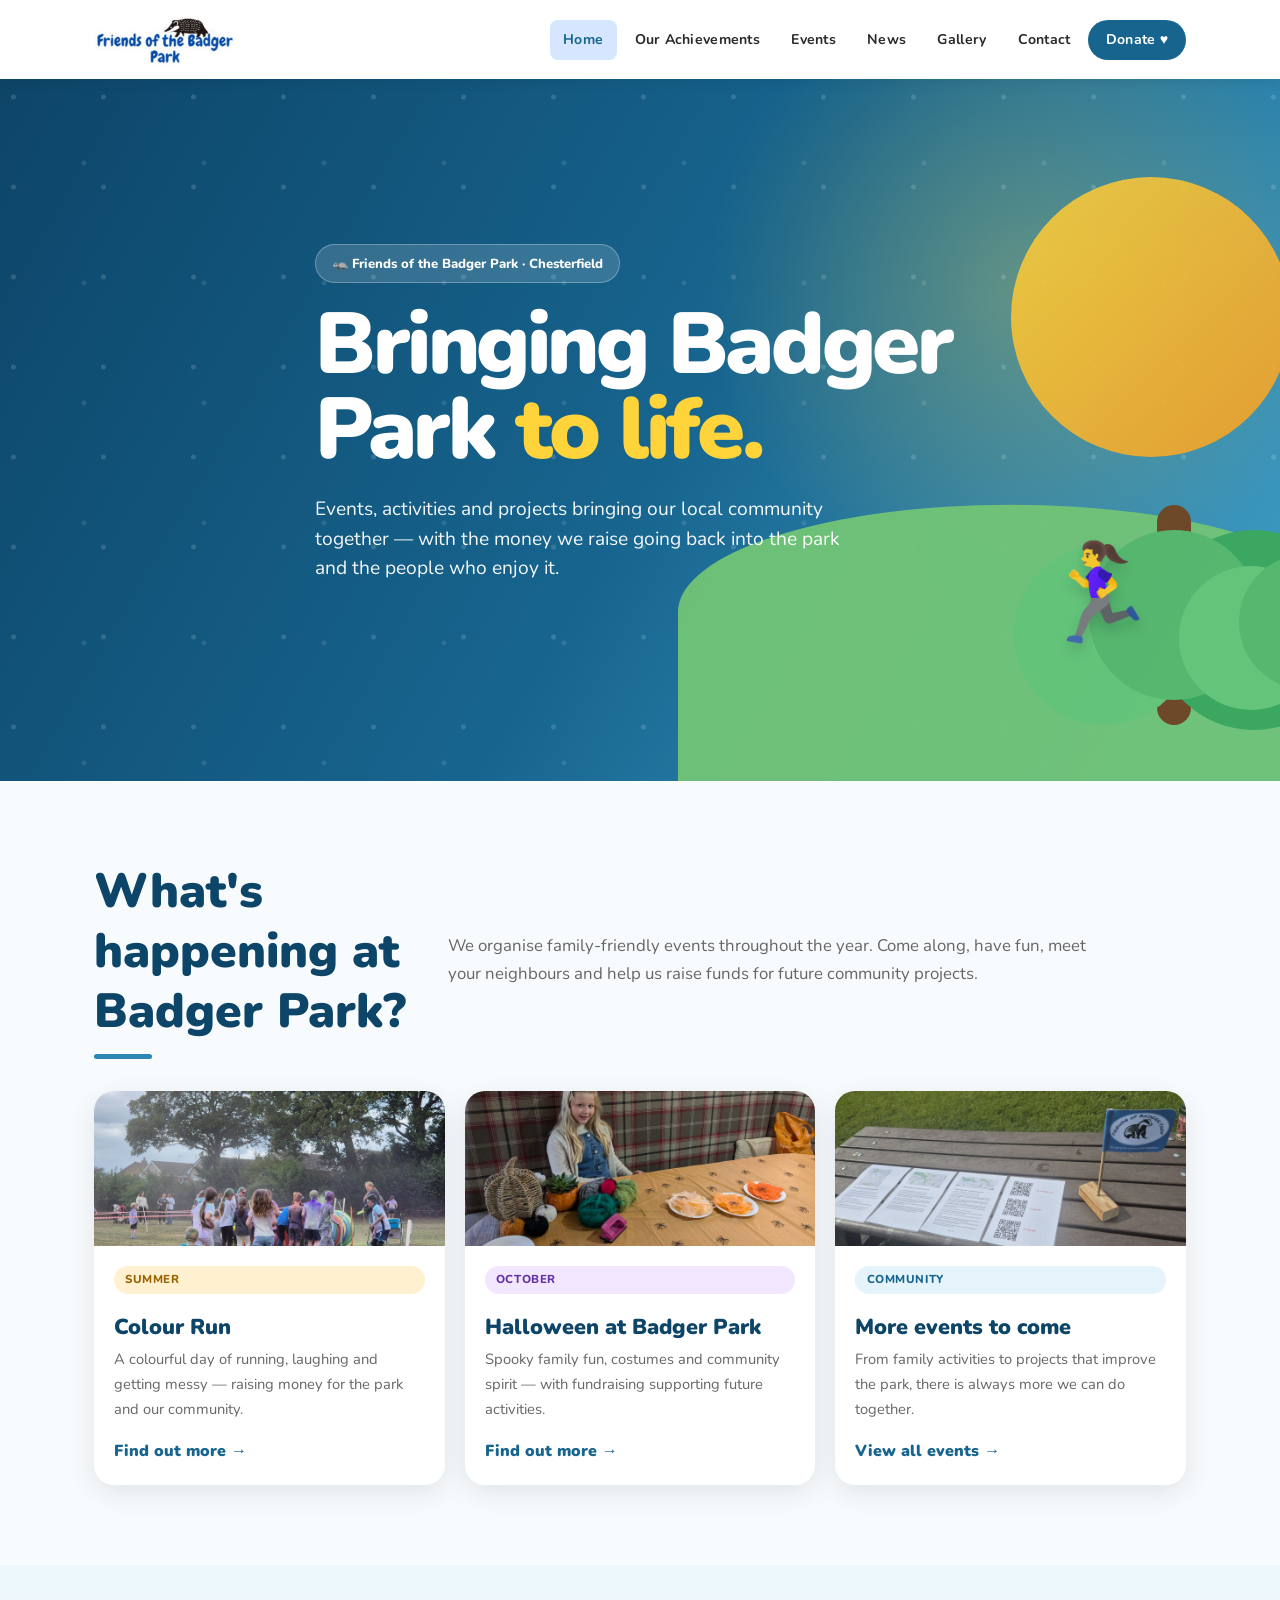
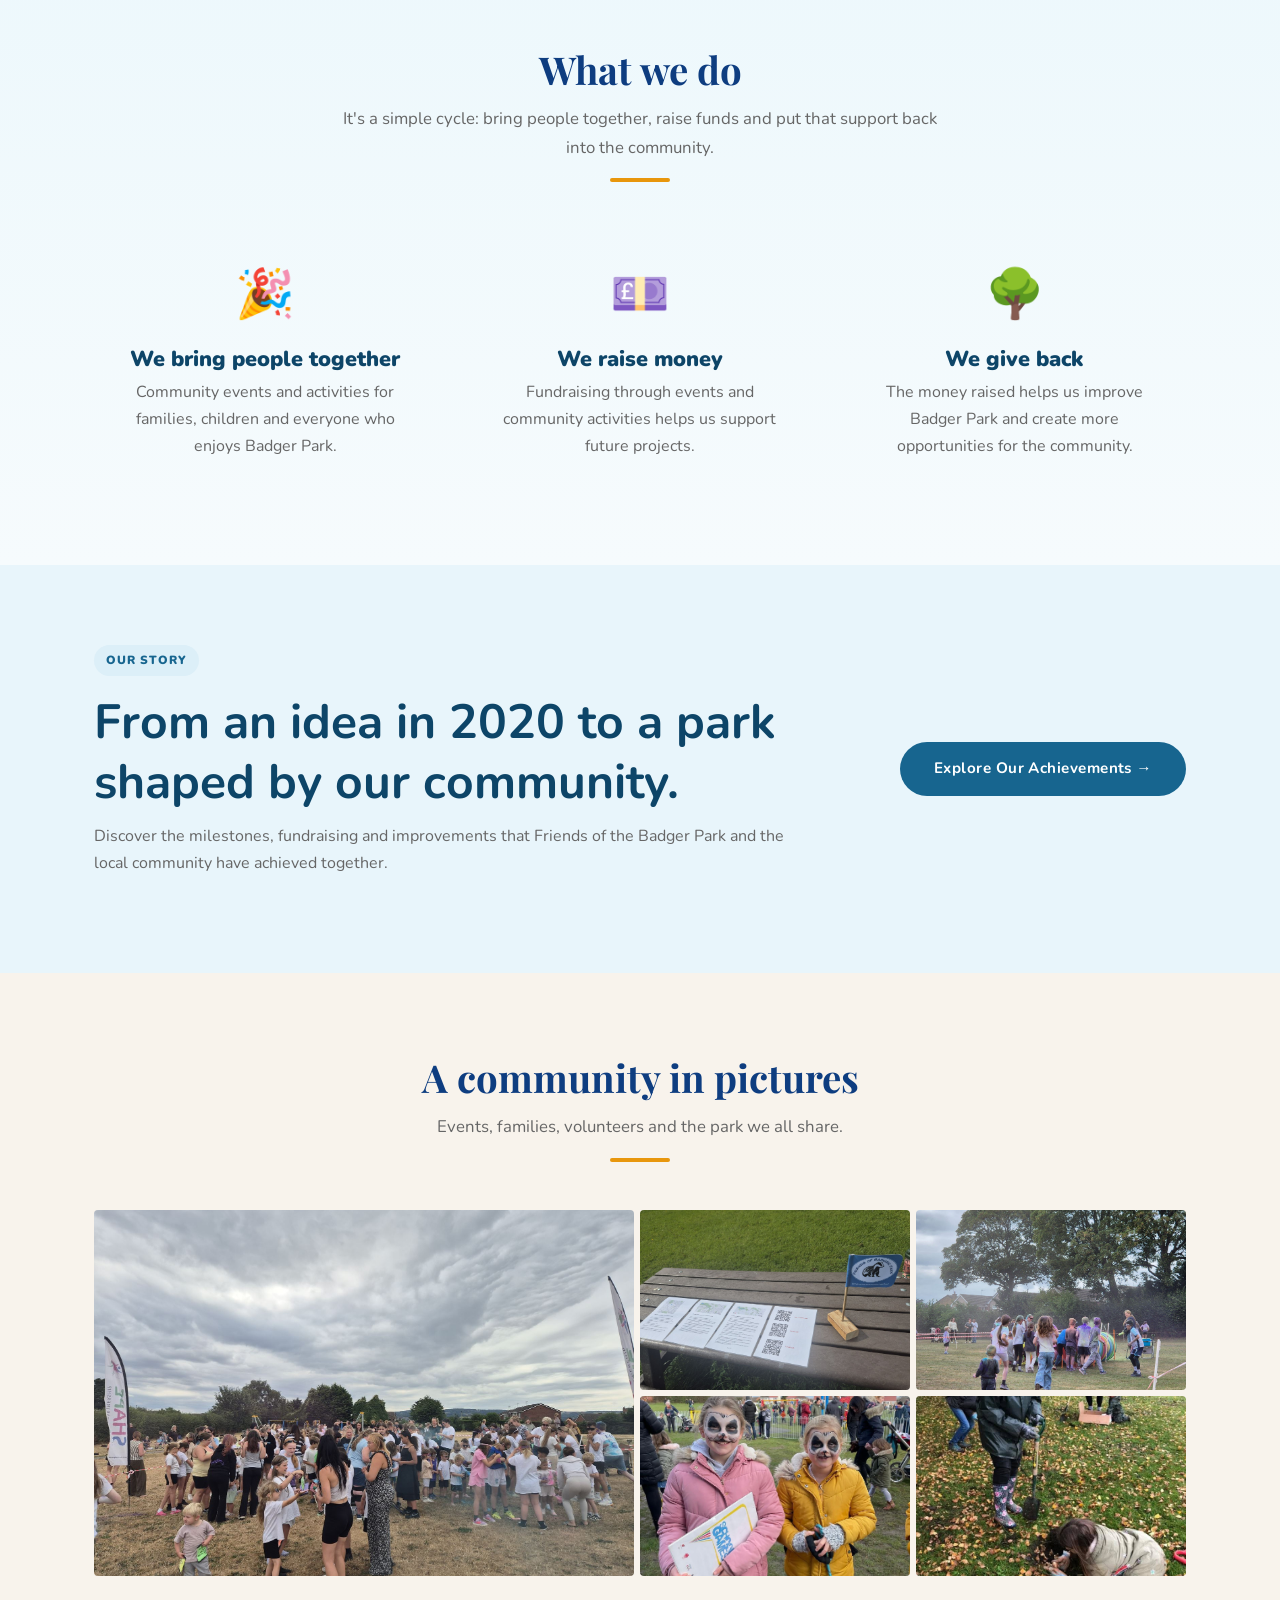
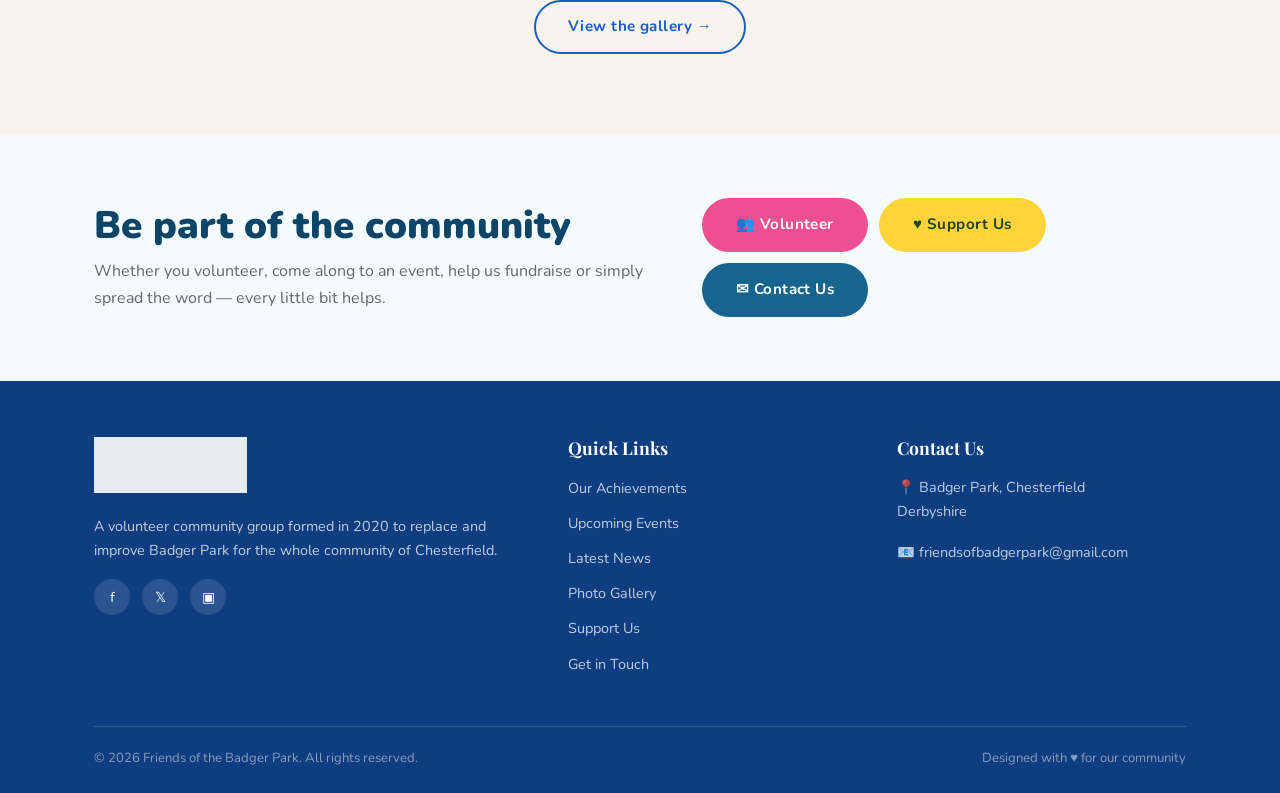
==== index.html @ 7c57bd0b "Add files via upload Version 8" ====
<!DOCTYPE html>
<html lang="en">
<head>
<meta charset="UTF-8">
<meta name="viewport" content="width=device-width, initial-scale=1.0">
<title>Friends of the Badger Park — Chesterfield</title>
<meta name="description" content="Friends of the Badger Park brings the Chesterfield community together through events, fundraising and projects for Badger Park.">
<link rel="stylesheet" href="style.css">
<style>
.home-hero{position:relative;min-height:78vh;display:flex;align-items:center;overflow:hidden;color:#fff;background:linear-gradient(90deg,rgba(7,49,75,.82) 0%,rgba(13,69,104,.50) 48%,rgba(13,69,104,.12) 100%),url('assets/gallery/2025-colour-run/img-20250821-wa0006.jpg') center/cover}
.home-hero:after{content:"";position:absolute;inset:0;background:radial-gradient(circle at 15% 20%,rgba(255,255,255,.14) 0 2px,transparent 3px),radial-gradient(circle at 70% 70%,rgba(255,255,255,.10) 0 2px,transparent 3px);background-size:90px 90px,120px 120px;pointer-events:none}
.hero-copy{position:relative;z-index:2;max-width:650px;padding:5rem 0}
.hero-kicker{display:inline-flex;padding:.45rem 1rem;border-radius:999px;background:rgba(255,255,255,.15);border:1px solid rgba(255,255,255,.28);font-size:.82rem;font-weight:800;margin-bottom:1.25rem}
.hero-copy h1{font-family:'Nunito',sans-serif;font-size:clamp(3rem,7vw,5.4rem);line-height:.98;font-weight:900;letter-spacing:-.04em;margin-bottom:1.4rem}
.hero-copy h1 span{color:#ffd43b}.hero-copy p{max-width:560px;font-size:1.2rem;line-height:1.55;opacity:.95;margin-bottom:2rem}
.hero-actions{display:flex;gap:.8rem;flex-wrap:wrap}.hero-actions .btn{padding:.85rem 1.45rem}
.btn-light{background:#fff;color:#155c32;border-color:#fff}.btn-light:hover{background:#f4f4f4;color:#155c32}
.hero-art{position:absolute;right:-5vw;top:50%;transform:translateY(-50%);width:min(52vw,760px);height:100%;z-index:1;opacity:.95}
.hero-art .sun{position:absolute;width:280px;height:280px;border-radius:50%;background:linear-gradient(135deg,#ffd43b,#ff9f1c);right:8%;top:14%;opacity:.9}
.hero-art .tree{position:absolute;bottom:8%;width:34px;background:#704522;border-radius:18px}.hero-art .tree:before{content:"";position:absolute;width:170px;height:170px;border-radius:50%;background:#58b96b;left:50%;transform:translateX(-50%);bottom:25px;box-shadow:80px 15px 0 15px #3ca85b,-70px 20px 0 5px #67c777}
.hero-art .t1{height:220px;right:23%}.hero-art .t2{height:150px;right:3%;transform:scale(.8)}
.hero-art .hill{position:absolute;bottom:0;left:0;right:0;height:48%;background:#72c477;border-radius:55% 55% 0 0/35% 35% 0 0;transform:translateY(18%)}
.hero-art .people{position:absolute;bottom:15%;right:28%;font-size:6rem;filter:drop-shadow(0 8px 6px rgba(0,0,0,.15))}
.event-intro{display:grid;grid-template-columns:.85fr 2fr;gap:2.5rem;align-items:center;margin-bottom:2rem}.event-intro h2,.impact-heading h2{font-family:'Nunito',sans-serif;font-weight:900;color:#0d4568;font-size:clamp(2rem,4vw,3rem)}.event-intro h2:after,.impact-heading h2:after{content:"";display:block;width:58px;height:5px;border-radius:99px;background:#58b947;margin-top:.8rem}.event-intro p{max-width:650px;color:var(--text-muted);font-size:1.05rem;margin:0}.home-events{background:#f7fbfd}
.event-tile{background:#fff;border-radius:20px;overflow:hidden;box-shadow:0 8px 28px rgba(0,0,0,.09);display:flex;flex-direction:column;height:100%;transition:.25s}.event-tile:hover{transform:translateY(-5px);box-shadow:0 14px 36px rgba(0,0,0,.13)}
.event-tile-art{height:155px;display:flex;align-items:center;justify-content:center;font-size:5rem}.colour{background:linear-gradient(135deg,#ff5aa5,#ffd43b,#5fd6ff)}.halloween{background:linear-gradient(135deg,#21163a,#5d2c7d,#ff7a18)}.community{background:linear-gradient(135deg,#b9e8bd,#70c77a,#dff4c8)}
.event-tile-body{padding:1.25rem;display:flex;flex-direction:column;flex:1}.event-tile-body h3{font-family:'Nunito',sans-serif;font-weight:900;color:#0d4568;margin:.5rem 0 .35rem}.event-tile-body p{color:var(--text-muted);font-size:.92rem}.event-link{margin-top:auto;font-weight:900;color:#17658f}
.what-we-do{background:linear-gradient(180deg,#eff9e9,#f7fbef)}.what-grid{display:grid;grid-template-columns:repeat(3,1fr);gap:2rem;text-align:center}.what-card{padding:1.5rem}.what-icon{font-size:3rem;margin-bottom:.6rem}.what-card h3{font-family:'Nunito',sans-serif;font-weight:900;color:#0d4568;margin-bottom:.4rem}.what-card p{color:var(--text-muted);margin:0 auto;max-width:280px}
.impact-grid{display:grid;grid-template-columns:1fr 1.6fr;gap:3rem;align-items:center}.impact-heading p{color:var(--text-muted);max-width:480px}.impact-stat{background:#eef7df;border-radius:24px;padding:2rem;text-align:center}.impact-stat strong{display:block;font-size:3.4rem;line-height:1;color:#0d4568;font-weight:900}.impact-stat span{display:block;margin-top:.5rem;font-weight:800;color:#45624d}.impact-projects{display:grid;grid-template-columns:repeat(3,1fr);gap:1rem}.project-mini{background:#fff;border-radius:16px;padding:1rem;box-shadow:var(--shadow)}.project-icon{height:105px;border-radius:12px;background:linear-gradient(135deg,#d8f0cf,#8dca8e);display:flex;align-items:center;justify-content:center;font-size:3.5rem;margin-bottom:.8rem}.project-mini h4{font-family:'Nunito',sans-serif;font-weight:900;color:#0d4568;margin-bottom:.15rem}.project-mini p{margin:0;color:var(--text-muted);font-size:.82rem}
.story-band{background:#e9f6fc}.story-line{display:grid;grid-template-columns:repeat(4,1fr);gap:1rem}.story-step{text-align:center;position:relative;padding:0 .5rem}.story-step:not(:last-child):after{content:"→";position:absolute;right:-.7rem;top:10px;font-size:2rem;color:#55a9d1;font-weight:900}.story-year{width:76px;height:76px;margin:0 auto 1rem;border-radius:50%;display:flex;align-items:center;justify-content:center;background:#fff;color:#17608b;font-weight:900;box-shadow:var(--shadow)}.story-step h4{font-family:'Nunito',sans-serif;font-weight:900;color:#0d4568;margin-bottom:.3rem}.story-step p{font-size:.86rem;color:var(--text-muted)}
.home-gallery{display:grid;grid-template-columns:2fr 1fr 1fr;grid-template-rows:180px 180px;gap:6px}.gallery-box{border-radius:4px;display:flex;align-items:center;justify-content:center;font-size:4rem;overflow:hidden}.gallery-box:nth-child(1){grid-row:span 2;background:linear-gradient(135deg,#ff72b0,#ffd43b,#6bd4ff)}.gallery-box:nth-child(2){background:linear-gradient(135deg,#c7ebc7,#69bd70)}.gallery-box:nth-child(3){background:linear-gradient(135deg,#21163a,#8c3fb0,#ff7a18)}.gallery-box:nth-child(4){background:linear-gradient(135deg,#d5eec9,#73bd73)}.gallery-box:nth-child(5){background:linear-gradient(135deg,#9dd3e9,#5ba7c8)}
.community-cta{background:#f4fbfd;padding:4rem 0}.community-cta .container{display:flex;align-items:center;justify-content:space-between;gap:2rem}.community-cta h2{font-family:'Nunito',sans-serif;font-weight:900;color:#0d4568;margin-bottom:.5rem}.community-cta p{color:var(--text-muted);max-width:620px;margin:0}.cta-buttons{display:flex;gap:.7rem;flex-wrap:wrap}.btn-pink{background:#ee4f91;color:#fff}.btn-pink:hover{background:#d93d7e;color:#fff}.btn-yellow{background:#ffd43b;color:#21451f}.btn-yellow:hover{background:#f4c31e;color:#21451f}
@media(max-width:900px){.hero-art{opacity:.35;right:-20%;width:80vw}.event-intro,.impact-grid{grid-template-columns:1fr}.what-grid{grid-template-columns:1fr}.story-line{grid-template-columns:1fr 1fr}.story-step:not(:last-child):after{display:none}.community-cta .container{flex-direction:column;align-items:flex-start}.grid-3{grid-template-columns:1fr}}
@media(max-width:640px){.hero-copy{padding:4rem 0 5rem}.hero-copy h1{font-size:3.2rem}.hero-art{display:none}.impact-projects{grid-template-columns:1fr}.story-line{grid-template-columns:1fr}.home-gallery{grid-template-columns:1fr 1fr;grid-template-rows:150px 150px 150px}.gallery-box:nth-child(1){grid-row:span 2}.gallery-box:nth-child(5){grid-column:span 2}}
</style>
</head>
<body>

<section class="home-hero">
<div class="container"><div class="hero-copy fade-up">
<span class="hero-kicker">🦡 Friends of the Badger Park · Chesterfield</span>
<h1>Bringing Badger Park <span>to life.</span></h1>
<p>Events, activities and projects bringing our local community together — with the money we raise going back into the park and the people who enjoy it.</p>

</div></div>
<div class="hero-art" aria-hidden="true"><div class="sun"></div><div class="hill"></div><div class="tree t1"></div><div class="tree t2"></div><div class="people">🏃‍♀️</div></div>
</section>

<section class="section home-events"><div class="container">
<div class="event-intro"><div><h2>What's happening at Badger Park?</h2></div><p>We organise family-friendly events throughout the year. Come along, have fun, meet your neighbours and help us raise funds for future community projects.</p></div>
<div class="grid-3">
<article class="event-tile fade-up"><div class="event-tile-art photo-art"><img src="assets/gallery/2025-colour-run/img-20250821-wa0006.jpg" alt="Colour Run" loading="lazy"></div><div class="event-tile-body"><span class="card-tag tag-amber">Summer</span><h3>Colour Run</h3><p>A colourful day of running, laughing and getting messy — raising money for the park and our community.</p><a class="event-link" href="events.html">Find out more →</a></div></article>
<article class="event-tile fade-up delay-1"><div class="event-tile-art photo-art"><img src="assets/gallery/2024-creepy-crafts/img-20250628-wa0011.jpg" alt="Creepy Crafts" loading="lazy"></div><div class="event-tile-body"><span class="card-tag" style="background:#f2e7ff;color:#6332a3;">October</span><h3>Halloween at Badger Park</h3><p>Spooky family fun, costumes and community spirit — with fundraising supporting future activities.</p><a class="event-link" href="events.html">Find out more →</a></div></article>
<article class="event-tile fade-up delay-2"><div class="event-tile-art photo-art"><img src="assets/gallery/2026-family-walk/20260528-095318.jpg" alt="Family Walk" loading="lazy"></div><div class="event-tile-body"><span class="card-tag tag-green">Community</span><h3>More events to come</h3><p>From family activities to projects that improve the park, there is always more we can do together.</p><a class="event-link" href="events.html">View all events →</a></div></article>
</div></div></section>

<section class="section what-we-do"><div class="container"><div class="section-heading"><h2>What we do</h2><p>It's a simple cycle: bring people together, raise funds and put that support back into the community.</p></div>
<div class="what-grid"><div class="what-card fade-up"><div class="what-icon">🎉</div><h3>We bring people together</h3><p>Community events and activities for families, children and everyone who enjoys Badger Park.</p></div><div class="what-card fade-up delay-1"><div class="what-icon">💷</div><h3>We raise money</h3><p>Fundraising through events and community activities helps us support future projects.</p></div><div class="what-card fade-up delay-2"><div class="what-icon">🌳</div><h3>We give back</h3><p>The money raised helps us improve Badger Park and create more opportunities for the community.</p></div></div>
</div></section>


<section class="section achievements-teaser"><div class="container"><div class="achievements-teaser-inner"><div><span class="eyebrow">Our story</span><h2>From an idea in 2020 to a park shaped by our community.</h2><p>Discover the milestones, fundraising and improvements that Friends of the Badger Park and the local community have achieved together.</p></div><a href="about.html" class="btn btn-green">Explore Our Achievements →</a></div></div></section>

<section class="section"><div class="container"><div class="section-heading"><h2>A community in pictures</h2><p>Events, families, volunteers and the park we all share.</p></div>
<div class="home-gallery">
      <div class="gallery-box"><img src="assets/gallery/2026-colour-run/20260730-142601.jpg" alt="2026 Colour Run"></div>
      <div class="gallery-box"><img src="assets/gallery/2026-family-walk/20260528-095318.jpg" alt="2026 Family Walk"></div>
      <div class="gallery-box"><img src="assets/gallery/2025-colour-run/img-20250821-wa0006.jpg" alt="2025 Colour Run"></div>
      <div class="gallery-box"><img src="assets/gallery/2022-official-opening/472415597-1129689105524443-2393883216844037401-n.jpg" alt="2022 official playground opening"></div>
      <div class="gallery-box"><img src="assets/gallery/2020-bulb-planting/122961698-163122578847772-328835138697477001-n.jpg" alt="2020 bulb planting"></div>
    </div>
<div style="text-align:center;margin-top:1.5rem"><a href="gallery.html" class="btn btn-secondary">View the gallery →</a></div>
</div></section>

<section class="community-cta"><div class="container"><div><h2>Be part of the community</h2><p>Whether you volunteer, come along to an event, help us fundraise or simply spread the word — every little bit helps.</p></div><div class="cta-buttons"><a href="contact.html" class="btn btn-pink">👥 Volunteer</a><a href="donate.html" class="btn btn-yellow">♥ Support Us</a><a href="contact.html" class="btn btn-green">✉ Contact Us</a></div></div></section>

<script src="shared.js"></script>
</body>
<style>.achievements-teaser{background:#e8f5fb}.achievements-teaser-inner{display:flex;align-items:center;justify-content:space-between;gap:2rem}.achievements-teaser h2{font-family:Nunito,sans-serif;color:#0d4568;font-size:clamp(2rem,4vw,3rem);max-width:720px;margin:.35rem 0 .7rem}.achievements-teaser p{color:var(--text-muted);max-width:700px}.achievements-teaser .btn{flex-shrink:0}@media(max-width:800px){.achievements-teaser-inner{flex-direction:column;align-items:flex-start}}</style></html>

<style> .event-tile-art.photo-art{padding:0;background:#dff3fb}.event-tile-art.photo-art img{width:100%;height:100%;object-fit:cover;display:block}.home-gallery .gallery-box{background:none!important}.home-gallery .gallery-box img{width:100%;height:100%;object-fit:cover;display:block}.home-hero .btn-light{color:#0d4568}.community-cta .btn-pink{color:#fff}.community-cta .btn-yellow{color:#21451f}</style>
---- style.css ----
/* ============================================================
   Friends of the Badger Park — Shared Stylesheet
   Aesthetic: Warm organic / community-nature
   ============================================================ */

@import url('https://fonts.googleapis.com/css2?family=Playfair+Display:ital,wght@0,400;0,700;0,900;1,400&family=Nunito:wght@300;400;600;700;800&display=swap');

:root {
  --blue:        #1B5EBF;
  --blue-dark:   #0e3d80;
  --blue-light:  #d6e6ff;
  --green:       #2D6A3F;
  --green-light: #e6f4eb;
  --amber:       #E8960C;
  --cream:       #F8F3EC;
  --parchment:   #EFE8DC;
  --brown:       #5C3D1E;
  --text:        #2A2A2A;
  --text-muted:  #666;
  --white:       #ffffff;
  --radius:      12px;
  --shadow:      0 4px 24px rgba(0,0,0,0.10);
  --shadow-lg:   0 8px 40px rgba(0,0,0,0.15);
  --transition:  0.3s ease;
}

*, *::before, *::after { box-sizing: border-box; margin: 0; padding: 0; }

html { scroll-behavior: smooth; }

body {
  font-family: 'Nunito', sans-serif;
  background: var(--cream);
  color: var(--text);
  line-height: 1.7;
  font-size: 16px;
}

/* ── Typography ───────────────────────────────────────── */
h1, h2, h3, h4 {
  font-family: 'Playfair Display', serif;
  line-height: 1.25;
}
h1 { font-size: clamp(2rem, 5vw, 3.2rem); font-weight: 900; }
h2 { font-size: clamp(1.5rem, 3.5vw, 2.4rem); font-weight: 700; }
h3 { font-size: 1.35rem; font-weight: 700; }
p  { margin-bottom: 1rem; }
a  { color: var(--blue); text-decoration: none; transition: color var(--transition); }
a:hover { color: var(--blue-dark); }

/* ── Layout helpers ───────────────────────────────────── */
.container { max-width: 1140px; margin: 0 auto; padding: 0 1.5rem; }
.section    { padding: 5rem 0; }
.section--alt { background: var(--parchment); }
.section--green { background: var(--green-light); }

/* ── Leaf decoration ──────────────────────────────────── */
.leaf-divider {
  text-align: center;
  margin: 1.5rem 0;
  color: var(--green);
  font-size: 1.5rem;
  letter-spacing: 0.5rem;
}

/* ── Section headings ─────────────────────────────────── */
.section-heading {
  text-align: center;
  margin-bottom: 3rem;
}
.section-heading h2 { color: var(--blue-dark); }
.section-heading p  { color: var(--text-muted); max-width: 600px; margin: 0.75rem auto 0; font-size: 1.05rem; }
.section-heading::after {
  content: '';
  display: block;
  width: 60px;
  height: 4px;
  background: var(--amber);
  border-radius: 2px;
  margin: 1rem auto 0;
}

/* ── Buttons ──────────────────────────────────────────── */
.btn {
  display: inline-block;
  padding: 0.75rem 2rem;
  border-radius: 50px;
  font-family: 'Nunito', sans-serif;
  font-weight: 700;
  font-size: 0.95rem;
  cursor: pointer;
  border: 2px solid transparent;
  transition: all var(--transition);
  letter-spacing: 0.03em;
}
.btn-primary   { background: var(--blue); color: #fff; }
.btn-primary:hover { background: var(--blue-dark); color: #fff; transform: translateY(-2px); box-shadow: var(--shadow); }
.btn-secondary { background: transparent; color: var(--blue); border-color: var(--blue); }
.btn-secondary:hover { background: var(--blue); color: #fff; transform: translateY(-2px); }
.btn-amber  { background: var(--amber); color: #fff; }
.btn-amber:hover { background: #c97d00; color: #fff; transform: translateY(-2px); box-shadow: var(--shadow); }
.btn-green  { background: var(--green); color: #fff; }
.btn-green:hover { background: #1e4d2c; color: #fff; transform: translateY(-2px); }

/* ── Navigation ───────────────────────────────────────── */
.navbar {
  background: var(--white);
  box-shadow: 0 2px 12px rgba(0,0,0,0.08);
  position: sticky;
  top: 0;
  z-index: 1000;
}
.navbar-inner {
  display: flex;
  align-items: center;
  justify-content: space-between;
  padding: 0.85rem 1.5rem;
  max-width: 1140px;
  margin: 0 auto;
}
.navbar-brand {
  display: flex;
  align-items: center;
  gap: 0.75rem;
  text-decoration: none;
}
.navbar-brand img {
  height: 52px;
  width: auto;
}
.navbar-brand span {
  font-family: 'Playfair Display', serif;
  font-weight: 700;
  font-size: 1rem;
  color: var(--blue);
  line-height: 1.25;
  max-width: 160px;
}
.nav-links {
  display: flex;
  list-style: none;
  gap: 0.25rem;
  align-items: center;
}
.nav-links a {
  display: block;
  padding: 0.5rem 0.85rem;
  border-radius: 8px;
  font-weight: 700;
  font-size: 0.88rem;
  color: var(--text);
  letter-spacing: 0.02em;
  transition: all var(--transition);
}
.nav-links a:hover, .nav-links a.active {
  background: var(--blue-light);
  color: var(--blue);
}
.nav-links .btn-donate {
  background: var(--amber);
  color: #fff !important;
  border-radius: 50px;
  padding: 0.5rem 1.1rem;
}
.nav-links .btn-donate:hover { background: #c97d00; }

/* Hamburger */
.nav-toggle { display: none; background: none; border: none; cursor: pointer; padding: 0.5rem; }
.nav-toggle span {
  display: block; width: 24px; height: 2px;
  background: var(--text); margin: 5px 0;
  transition: all var(--transition);
}

/* ── Footer ───────────────────────────────────────────── */
.footer {
  background: var(--blue-dark);
  color: rgba(255,255,255,0.85);
  padding: 3.5rem 0 1.5rem;
}
.footer-grid {
  display: grid;
  grid-template-columns: 1.5fr 1fr 1fr;
  gap: 2.5rem;
  margin-bottom: 2.5rem;
}
.footer h4 {
  font-family: 'Playfair Display', serif;
  color: #fff;
  margin-bottom: 1rem;
  font-size: 1.1rem;
}
.footer p, .footer a { font-size: 0.9rem; color: rgba(255,255,255,0.75); }
.footer a:hover { color: var(--amber); }
.footer ul { list-style: none; }
.footer ul li { margin-bottom: 0.5rem; }
.footer-brand img { height: 56px; margin-bottom: 0.75rem; filter: brightness(0) invert(1); opacity: 0.9; }
.footer-bottom {
  border-top: 1px solid rgba(255,255,255,0.15);
  padding-top: 1.25rem;
  display: flex;
  justify-content: space-between;
  align-items: center;
  flex-wrap: wrap;
  gap: 0.5rem;
  font-size: 0.82rem;
  color: rgba(255,255,255,0.5);
}
.footer-social { display: flex; gap: 0.75rem; }
.footer-social a {
  width: 36px; height: 36px; border-radius: 50%;
  background: rgba(255,255,255,0.12);
  display: flex; align-items: center; justify-content: center;
  color: #fff; font-size: 0.9rem;
  transition: background var(--transition);
}
.footer-social a:hover { background: var(--amber); color: #fff; }

/* ── Cards ────────────────────────────────────────────── */
.card {
  background: var(--white);
  border-radius: var(--radius);
  box-shadow: var(--shadow);
  overflow: hidden;
  transition: transform var(--transition), box-shadow var(--transition);
}
.card:hover { transform: translateY(-4px); box-shadow: var(--shadow-lg); }
.card-img { width: 100%; height: 200px; object-fit: cover; background: var(--green-light); display: flex; align-items: center; justify-content: center; }
.card-body { padding: 1.5rem; }
.card-tag {
  display: inline-block;
  padding: 0.25rem 0.75rem;
  border-radius: 50px;
  font-size: 0.75rem;
  font-weight: 700;
  letter-spacing: 0.05em;
  text-transform: uppercase;
  margin-bottom: 0.75rem;
}
.tag-green  { background: var(--green-light); color: var(--green); }
.tag-blue   { background: var(--blue-light);  color: var(--blue); }
.tag-amber  { background: #FFF3D6; color: var(--amber); }

/* ── Forms ────────────────────────────────────────────── */
.form-group { margin-bottom: 1.25rem; }
.form-group label { display: block; font-weight: 700; margin-bottom: 0.4rem; font-size: 0.9rem; color: var(--text); }
.form-group input,
.form-group textarea,
.form-group select {
  width: 100%;
  padding: 0.75rem 1rem;
  border: 2px solid #ddd;
  border-radius: var(--radius);
  font-family: 'Nunito', sans-serif;
  font-size: 0.95rem;
  transition: border-color var(--transition);
  background: #fff;
  color: var(--text);
}
.form-group input:focus,
.form-group textarea:focus,
.form-group select:focus {
  outline: none;
  border-color: var(--blue);
  box-shadow: 0 0 0 3px var(--blue-light);
}
.form-group textarea { min-height: 130px; resize: vertical; }

/* ── Page hero (inner pages) ──────────────────────────── */
.page-hero {
  background: linear-gradient(135deg, var(--blue-dark) 0%, var(--blue) 60%, var(--green) 100%);
  color: #fff;
  padding: 4rem 0 3.5rem;
  position: relative;
  overflow: hidden;
}
.page-hero::before {
  content: '';
  position: absolute; inset: 0;
  background: url("data:image/svg+xml,%3Csvg width='60' height='60' viewBox='0 0 60 60' xmlns='http://www.w3.org/2000/svg'%3E%3Cg fill='none' fill-rule='evenodd'%3E%3Cg fill='%23ffffff' fill-opacity='0.04'%3E%3Ccircle cx='30' cy='30' r='20'/%3E%3C/g%3E%3C/g%3E%3C/svg%3E");
}
.page-hero .container { position: relative; }
.page-hero h1 { margin-bottom: 0.5rem; }
.page-hero p  { opacity: 0.85; font-size: 1.1rem; max-width: 550px; }
.breadcrumb { font-size: 0.85rem; opacity: 0.7; margin-bottom: 0.75rem; }
.breadcrumb a { color: rgba(255,255,255,0.8); }
.breadcrumb a:hover { color: #fff; }

/* ── Grid helpers ─────────────────────────────────────── */
.grid-3 { display: grid; grid-template-columns: repeat(3,1fr); gap: 1.75rem; }
.grid-2 { display: grid; grid-template-columns: repeat(2,1fr); gap: 1.75rem; }

/* ── Animations ───────────────────────────────────────── */
@keyframes fadeUp {
  from { opacity: 0; transform: translateY(30px); }
  to   { opacity: 1; transform: translateY(0); }
}
.fade-up { animation: fadeUp 0.65s ease forwards; }
.delay-1 { animation-delay: 0.15s; opacity: 0; }
.delay-2 { animation-delay: 0.30s; opacity: 0; }
.delay-3 { animation-delay: 0.45s; opacity: 0; }

/* ── Responsive ───────────────────────────────────────── */
@media (max-width: 900px) {
  .grid-3 { grid-template-columns: repeat(2,1fr); }
  .footer-grid { grid-template-columns: 1fr 1fr; }
}
@media (max-width: 640px) {
  .grid-3, .grid-2 { grid-template-columns: 1fr; }
  .footer-grid { grid-template-columns: 1fr; }
  .nav-links { display: none; flex-direction: column; position: absolute; top: 100%; left: 0; right: 0; background: #fff; padding: 1rem; box-shadow: var(--shadow); gap: 0.25rem; }
  .nav-links.open { display: flex; }
  .nav-toggle { display: block; }
  .footer-bottom { flex-direction: column; text-align: center; }
}


/* Home V2 helpers */
.card-tag{display:inline-block;padding:.28rem .7rem;border-radius:999px;font-size:.72rem;font-weight:800}.tag-green{background:#e4f4e4;color:#26733a}.tag-amber{background:#fff0cf;color:#9a6200}.tag-blue{background:#e3efff;color:#235a9e}.grid-3{display:grid;grid-template-columns:repeat(3,1fr);gap:1.25rem}@media(max-width:900px){.grid-3{grid-template-columns:1fr}}


/* V3: blue community palette */
:root {
  --blue-community: #17658f;
  --blue-community-dark: #0d4568;
  --blue-community-mid: #2e86b7;
  --blue-sky: #e8f5fb;
  --blue-pale: #f3f9fc;
  --blue-line: #a9d7eb;
}

/* Replace the new Home's green-heavy accents with the blue community palette. */
.home-hero {
  background:
    radial-gradient(circle at 80% 30%, rgba(255,212,59,.28), transparent 28%),
    linear-gradient(120deg, var(--blue-community-dark) 0%, var(--blue-community) 52%, #43a1c8 100%) !important;
}
.home-hero .hero-copy h1 span { color:#ffd43b; }
.event-intro h2, .impact-heading h2, .what-card h3, .project-mini h4,
.achievement-copy h3, .achievements-heading h2, .community-cta h2 {
  color:var(--blue-community-dark) !important;
}
.event-intro h2::after, .impact-heading h2::after, .achievements-heading h2::after {
  background:var(--blue-community-mid) !important;
}
.what-we-do {
  background:linear-gradient(180deg,#edf8fc,#f6fbfd) !important;
}
.impact-stat { background:#e8f5fb !important; }
.impact-stat strong { color:var(--blue-community-dark) !important; }
.project-icon { background:linear-gradient(135deg,#e4f4fb,#a6d8ec) !important; }
.community-cta { background:#f4fbfd !important; }
.story-band { background:var(--blue-sky) !important; }

.btn-green {
  background:var(--blue-community) !important;
}
.btn-green:hover {
  background:var(--blue-community-dark) !important;
}
.tag-green {
  background:#e5f3fa !important;
  color:var(--blue-community) !important;
}

/* Achievements timeline */
.achievements-section {
  background:linear-gradient(180deg,#f7fbfd 0%,#eef7fb 100%);
}
.achievements-heading {
  max-width:780px;
  margin-left:auto;
  margin-right:auto;
}
.eyebrow {
  display:inline-block;
  padding:.35rem .75rem;
  border-radius:999px;
  background:#dceff8;
  color:var(--blue-community);
  font-size:.74rem;
  font-weight:900;
  text-transform:uppercase;
  letter-spacing:.08em;
  margin-bottom:.65rem;
}
.achievement-timeline {
  position:relative;
  margin-top:3rem;
}
.achievement-timeline::before {
  content:"";
  position:absolute;
  left:50%;
  top:0;
  bottom:0;
  width:4px;
  background:linear-gradient(180deg,var(--blue-community-mid),var(--blue-line));
  transform:translateX(-50%);
  border-radius:99px;
}
.achievement-card {
  position:relative;
  width:100%;
  margin-bottom:2.5rem;
}
.achievement-year {
  position:absolute;
  z-index:3;
  left:50%;
  top:1.5rem;
  transform:translateX(-50%);
  width:82px;
  height:82px;
  border-radius:50%;
  display:flex;
  align-items:center;
  justify-content:center;
  background:#fff;
  color:var(--blue-community-dark);
  font-weight:900;
  box-shadow:0 8px 25px rgba(13,69,104,.16);
  border:5px solid #d9eff8;
}
.achievement-content {
  width:calc(50% - 70px);
  background:#fff;
  border-radius:22px;
  padding:1.5rem;
  box-shadow:0 8px 28px rgba(13,69,104,.09);
  display:grid;
  grid-template-columns:1fr 1fr;
  gap:1.25rem;
  align-items:center;
}
.achievement-card:nth-child(odd) .achievement-content {
  margin-right:auto;
}
.achievement-card:nth-child(even) .achievement-content {
  margin-left:auto;
}
.achievement-copy h3 {
  font-family:'Nunito',sans-serif;
  font-size:1.45rem;
  line-height:1.1;
  margin:.25rem 0 .6rem;
}
.achievement-copy p {
  color:var(--text-muted);
  font-size:.92rem;
}
.achievement-label {
  color:var(--blue-community);
  font-size:.72rem;
  font-weight:900;
  text-transform:uppercase;
  letter-spacing:.06em;
}
.achievement-photo {
  overflow:hidden;
  border-radius:15px;
  aspect-ratio:4/3;
}
.achievement-photo img {
  width:100%;
  height:100%;
  object-fit:cover;
  display:block;
}
.achievement-visual {
  min-height:190px;
  border-radius:15px;
  display:flex;
  flex-direction:column;
  align-items:center;
  justify-content:center;
  gap:.5rem;
  font-size:4.5rem;
  text-align:center;
}
.achievement-visual span {
  display:block;
  max-width:180px;
  font-size:.8rem;
  line-height:1.3;
  font-weight:800;
  color:var(--blue-community-dark);
}
.achievement-visual--blue {
  background:linear-gradient(135deg,#dff3fb,#9fd5ea);
}
.achievement-visual--cctv {
  background:linear-gradient(135deg,#e8eef3,#b8d3e1);
}
.achievement-mini {
  display:flex;
  gap:.7rem;
  align-items:center;
  margin-top:1rem;
  padding:.7rem;
  border-radius:14px;
  background:#f4fafc;
}
.achievement-mini img {
  width:62px;
  height:62px;
  border-radius:10px;
  object-fit:cover;
  flex-shrink:0;
}
.achievement-mini strong,
.achievement-mini span {
  display:block;
}
.achievement-mini strong {
  color:var(--blue-community-dark);
  font-size:.82rem;
  margin-bottom:.15rem;
}
.achievement-mini span {
  color:var(--text-muted);
  font-size:.72rem;
  line-height:1.35;
}

@media(max-width:900px) {
  .achievement-timeline::before { left:20px; transform:none; }
  .achievement-year {
    left:20px;
    top:0;
    transform:translateX(-50%);
    width:66px;
    height:66px;
    font-size:.85rem;
  }
  .achievement-content,
  .achievement-card:nth-child(odd) .achievement-content,
  .achievement-card:nth-child(even) .achievement-content {
    width:calc(100% - 60px);
    margin-left:60px;
    grid-template-columns:1fr;
  }
}
@media(max-width:640px) {
  .achievement-content,
  .achievement-card:nth-child(odd) .achievement-content,
  .achievement-card:nth-child(even) .achievement-content {
    width:calc(100% - 48px);
    margin-left:48px;
    padding:1rem;
  }
  .achievement-year {
    left:14px;
    width:58px;
    height:58px;
    border-width:4px;
  }
  .achievement-timeline::before { left:14px; }
}

.home-gallery .gallery-box img{width:100%;height:100%;object-fit:cover;display:block;transition:transform .35s ease}
.home-gallery .gallery-box:hover img{transform:scale(1.04)}

/* V6 master palette: blue replaces the previous green-heavy visual system. */
:root{--blue-community:#17658f;--blue-community-dark:#0d4568;--blue-community-mid:#2e86b7;--blue-sky:#e8f5fb}
.navbar{background:#fff}.nav-links a.active{color:#17658f}.nav-links a.active:after{background:#17658f}.btn-donate{background:#17658f!important}.btn-donate:hover{background:#0d4568!important}.btn-primary,.btn-green{background:#17658f!important}.btn-primary:hover,.btn-green:hover{background:#0d4568!important}.page-hero{background:linear-gradient(120deg,#0d4568,#17658f 55%,#43a1c8)!important}
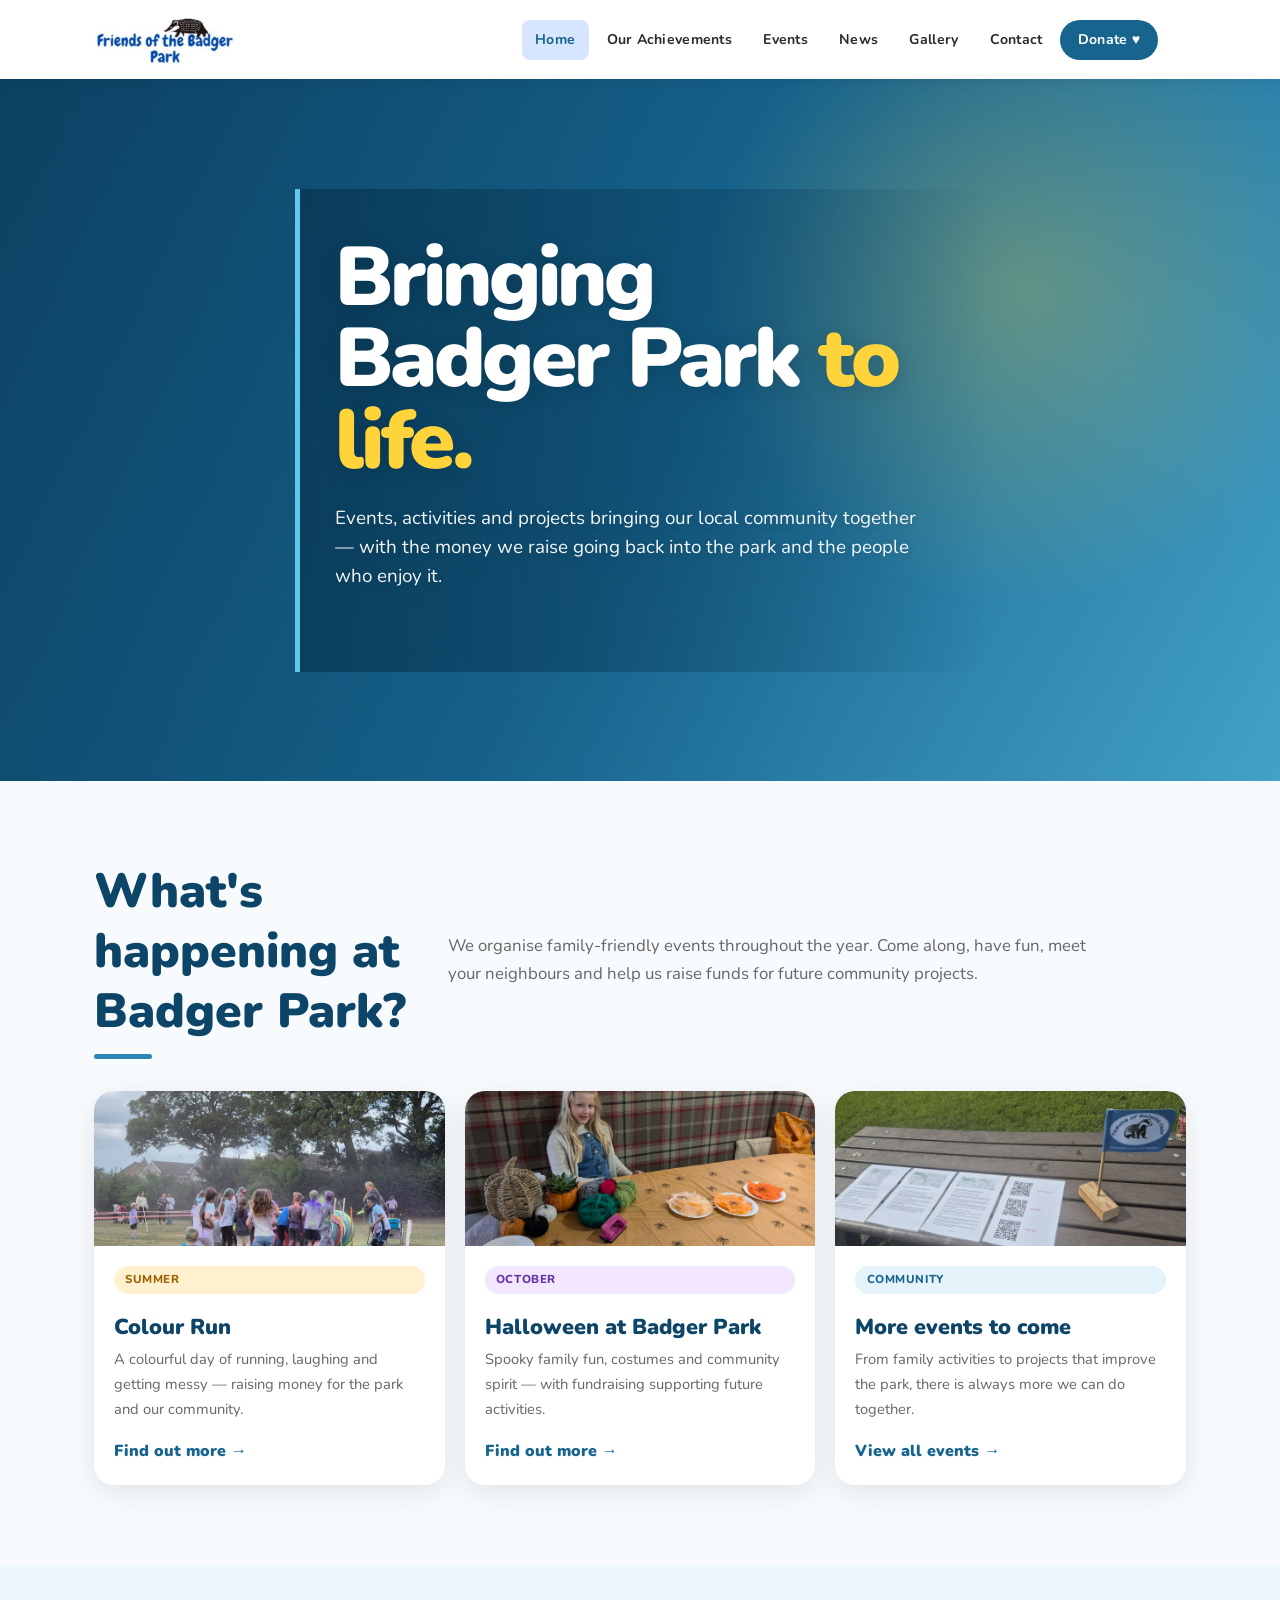
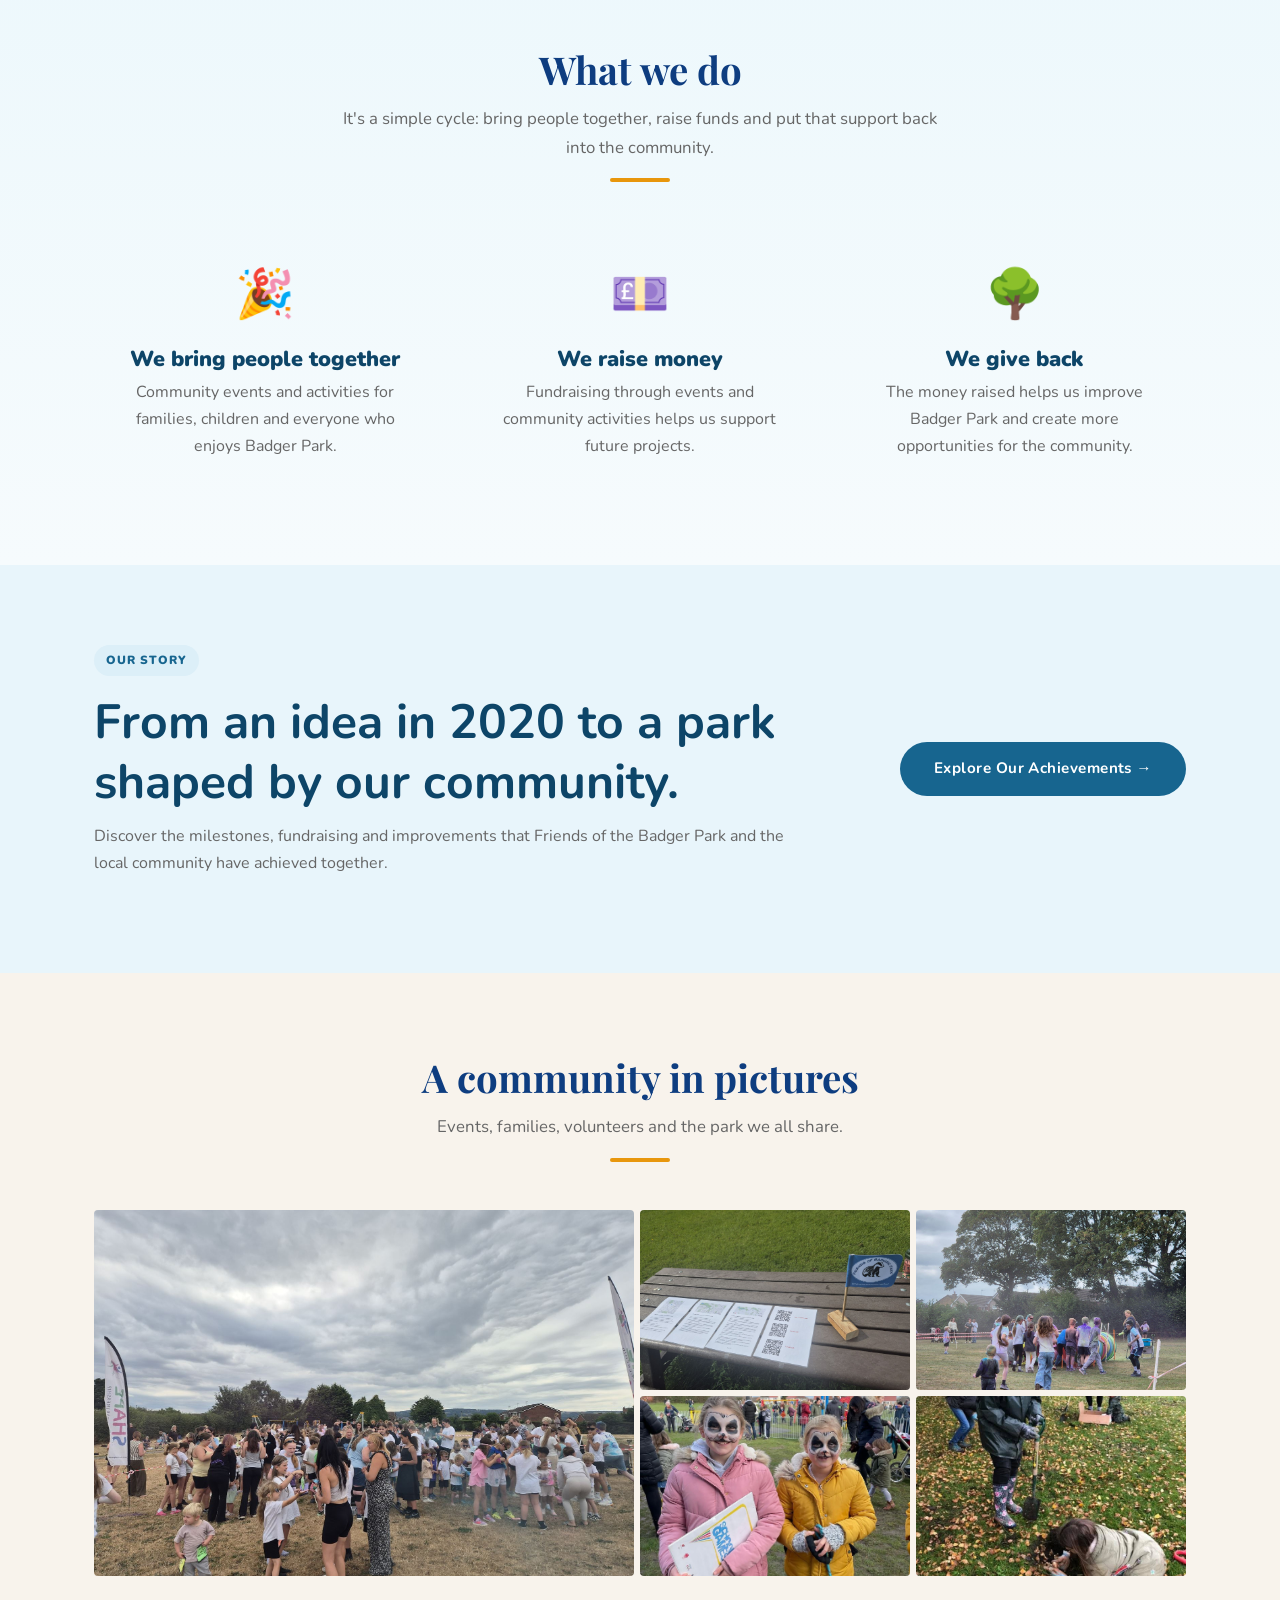
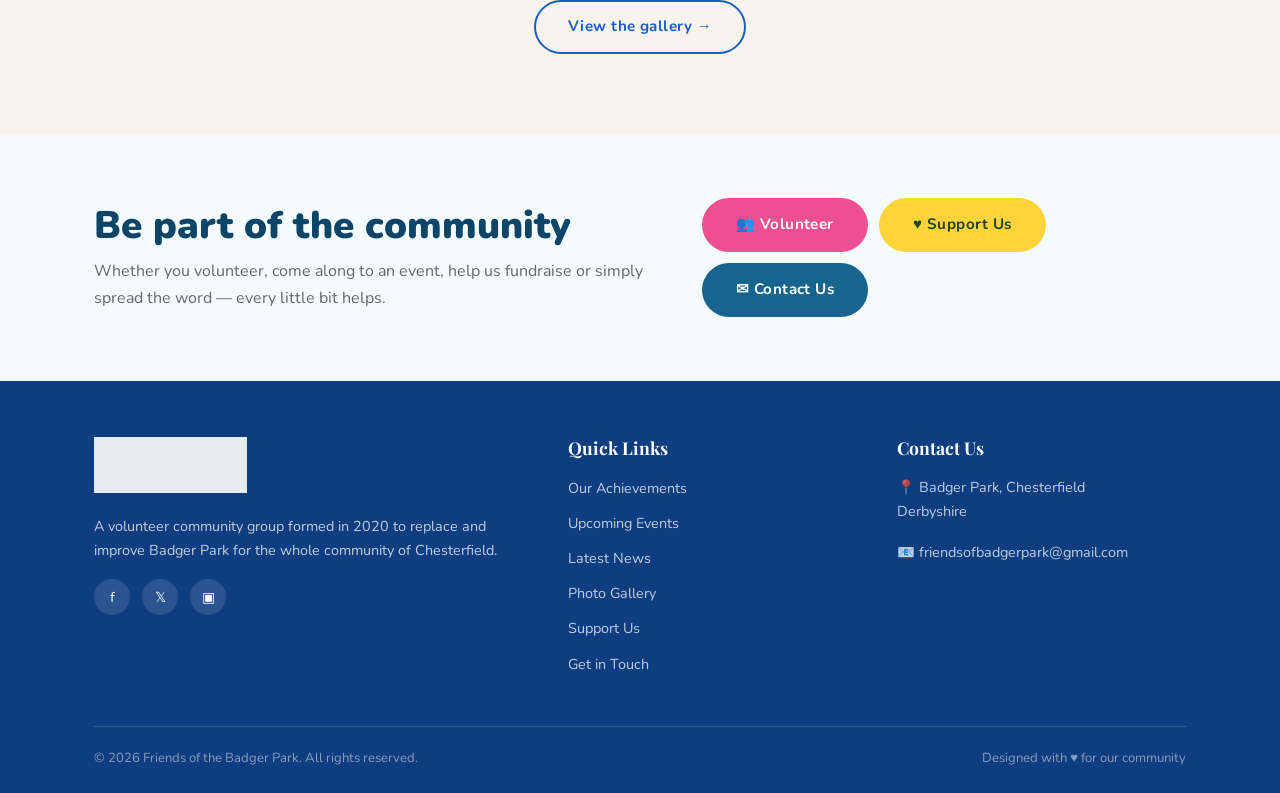
==== commit d56ce6f7: "Add files via upload V9" ====
--- a/index.html
+++ b/index.html
@@ -32,18 +32,32 @@
 .community-cta{background:#f4fbfd;padding:4rem 0}.community-cta .container{display:flex;align-items:center;justify-content:space-between;gap:2rem}.community-cta h2{font-family:'Nunito',sans-serif;font-weight:900;color:#0d4568;margin-bottom:.5rem}.community-cta p{color:var(--text-muted);max-width:620px;margin:0}.cta-buttons{display:flex;gap:.7rem;flex-wrap:wrap}.btn-pink{background:#ee4f91;color:#fff}.btn-pink:hover{background:#d93d7e;color:#fff}.btn-yellow{background:#ffd43b;color:#21451f}.btn-yellow:hover{background:#f4c31e;color:#21451f}
 @media(max-width:900px){.hero-art{opacity:.35;right:-20%;width:80vw}.event-intro,.impact-grid{grid-template-columns:1fr}.what-grid{grid-template-columns:1fr}.story-line{grid-template-columns:1fr 1fr}.story-step:not(:last-child):after{display:none}.community-cta .container{flex-direction:column;align-items:flex-start}.grid-3{grid-template-columns:1fr}}
 @media(max-width:640px){.hero-copy{padding:4rem 0 5rem}.hero-copy h1{font-size:3.2rem}.hero-art{display:none}.impact-projects{grid-template-columns:1fr}.story-line{grid-template-columns:1fr}.home-gallery{grid-template-columns:1fr 1fr;grid-template-rows:150px 150px 150px}.gallery-box:nth-child(1){grid-row:span 2}.gallery-box:nth-child(5){grid-column:span 2}}
+
+/* V9 hero refinement — real Colour Run photo + text panel */
+.home-hero{
+  min-height:78vh;
+  background-image:linear-gradient(90deg,rgba(7,49,75,.90) 0%,rgba(13,69,104,.66) 38%,rgba(13,69,104,.16) 72%,rgba(13,69,104,.05) 100%),url('assets/hero-colour-run.jpg');
+  background-position:center center;
+  background-size:cover;
+}
+.home-hero:after{background:linear-gradient(90deg,rgba(7,49,75,.18),transparent 65%);}
+.hero-copy{max-width:690px;padding:4rem 0;}
+.hero-copy h1{font-size:clamp(3.2rem,6.5vw,5.6rem);text-shadow:0 3px 20px rgba(0,0,0,.16);}
+.hero-copy h1 span{color:#8ed8f5;}
+.hero-copy p{font-size:1.18rem;max-width:600px;text-shadow:0 2px 12px rgba(0,0,0,.22);}
+.hero-copy{background:linear-gradient(90deg,rgba(7,49,75,.62),rgba(7,49,75,.22) 72%,transparent);padding:3rem 3rem 3rem 2.2rem;border-left:5px solid #63c7ec;border-radius:0 24px 24px 0;backdrop-filter:blur(1px);}
+@media(max-width:640px){.hero-copy{padding:2.25rem 1.5rem;border-left:4px solid #63c7ec;border-radius:0 18px 18px 0}.hero-copy h1{font-size:3rem}.hero-copy p{font-size:1.05rem}.home-hero{min-height:72vh;background-position:62% center;}}
 </style>
 </head>
 <body>
 
 <section class="home-hero">
 <div class="container"><div class="hero-copy fade-up">
-<span class="hero-kicker">🦡 Friends of the Badger Park · Chesterfield</span>
 <h1>Bringing Badger Park <span>to life.</span></h1>
 <p>Events, activities and projects bringing our local community together — with the money we raise going back into the park and the people who enjoy it.</p>
 
 </div></div>
-<div class="hero-art" aria-hidden="true"><div class="sun"></div><div class="hill"></div><div class="tree t1"></div><div class="tree t2"></div><div class="people">🏃‍♀️</div></div>
+
 </section>
 
 <section class="section home-events"><div class="container">
--- a/style.css
+++ b/style.css
@@ -561,6 +561,10 @@
 .home-gallery .gallery-box img{width:100%;height:100%;object-fit:cover;display:block;transition:transform .35s ease}
 .home-gallery .gallery-box:hover img{transform:scale(1.04)}
 
+
+/* V9 navigation refinement — move desktop menu slightly left */
+@media(min-width:901px){.navbar-inner{padding-left:1.5rem;padding-right:1.5rem}.nav-links{transform:translateX(-28px);}}
+
 /* V6 master palette: blue replaces the previous green-heavy visual system. */
 :root{--blue-community:#17658f;--blue-community-dark:#0d4568;--blue-community-mid:#2e86b7;--blue-sky:#e8f5fb}
 .navbar{background:#fff}.nav-links a.active{color:#17658f}.nav-links a.active:after{background:#17658f}.btn-donate{background:#17658f!important}.btn-donate:hover{background:#0d4568!important}.btn-primary,.btn-green{background:#17658f!important}.btn-primary:hover,.btn-green:hover{background:#0d4568!important}.page-hero{background:linear-gradient(120deg,#0d4568,#17658f 55%,#43a1c8)!important}
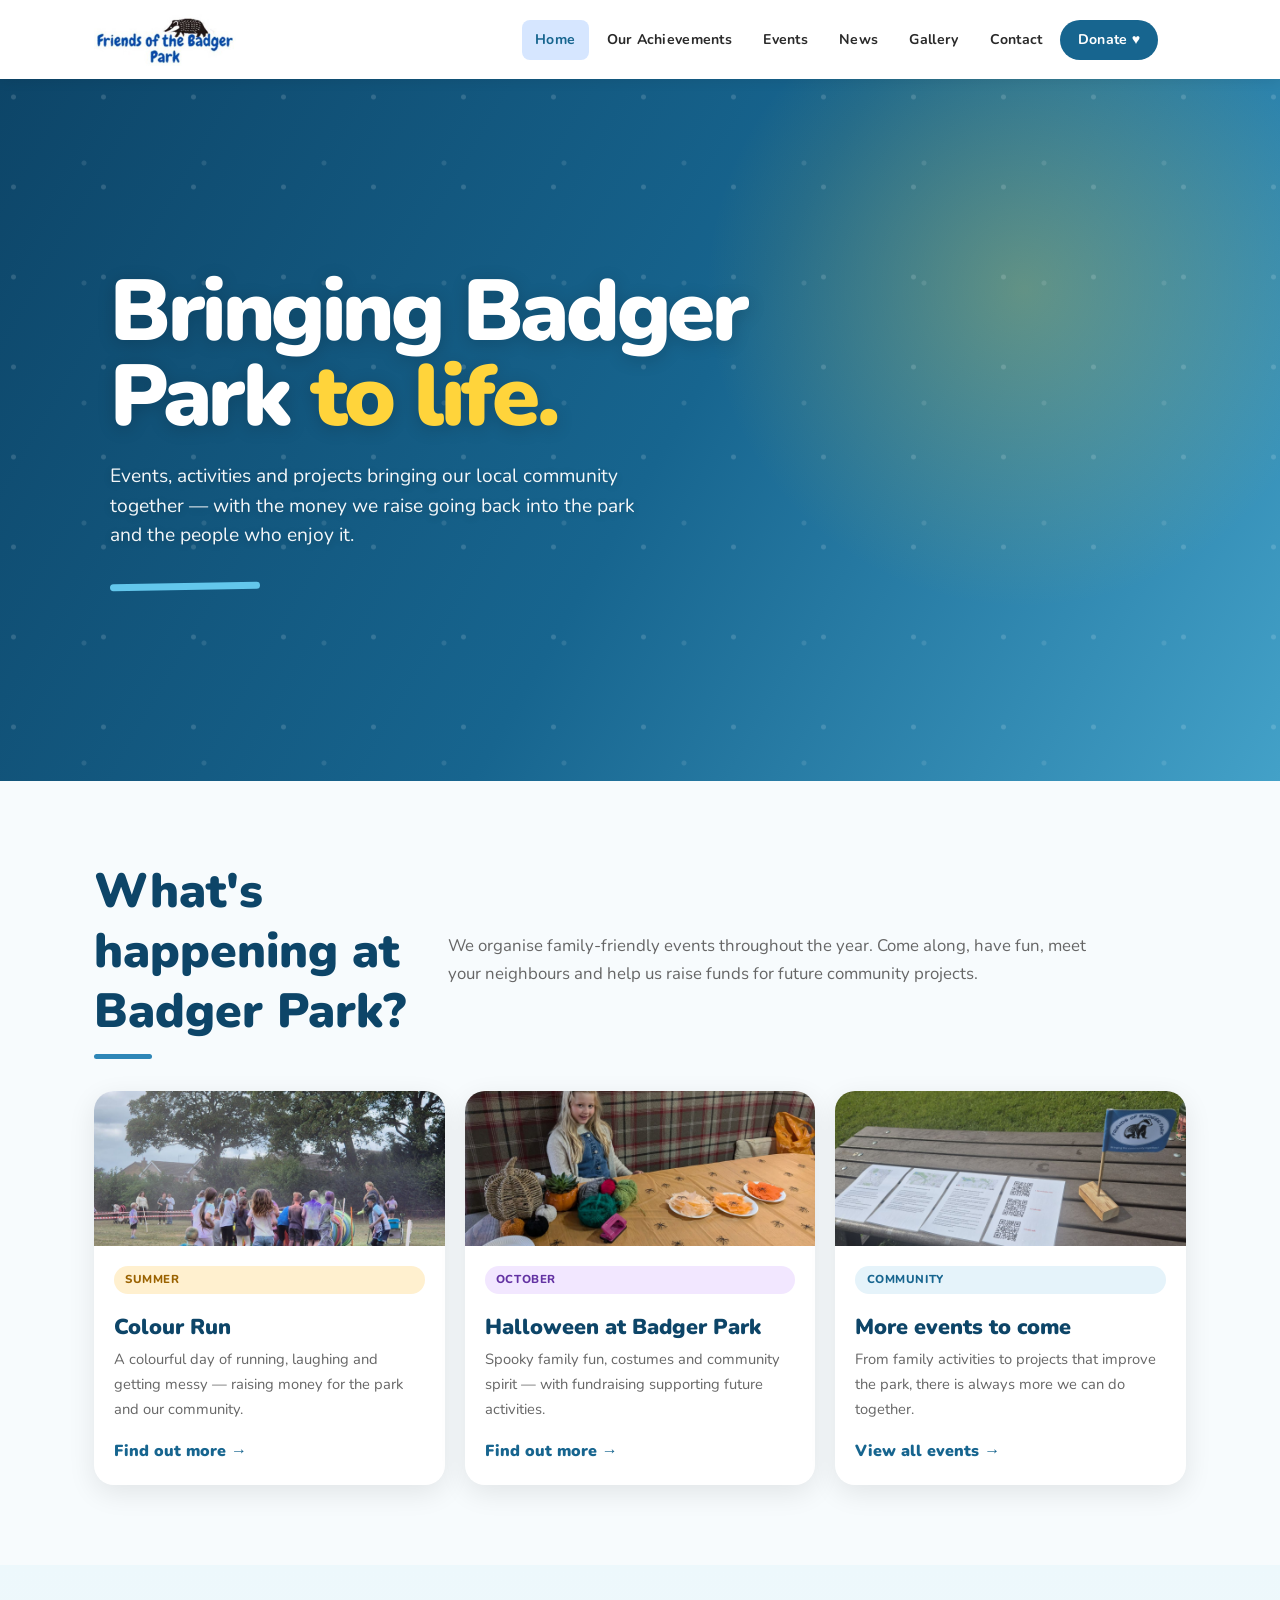
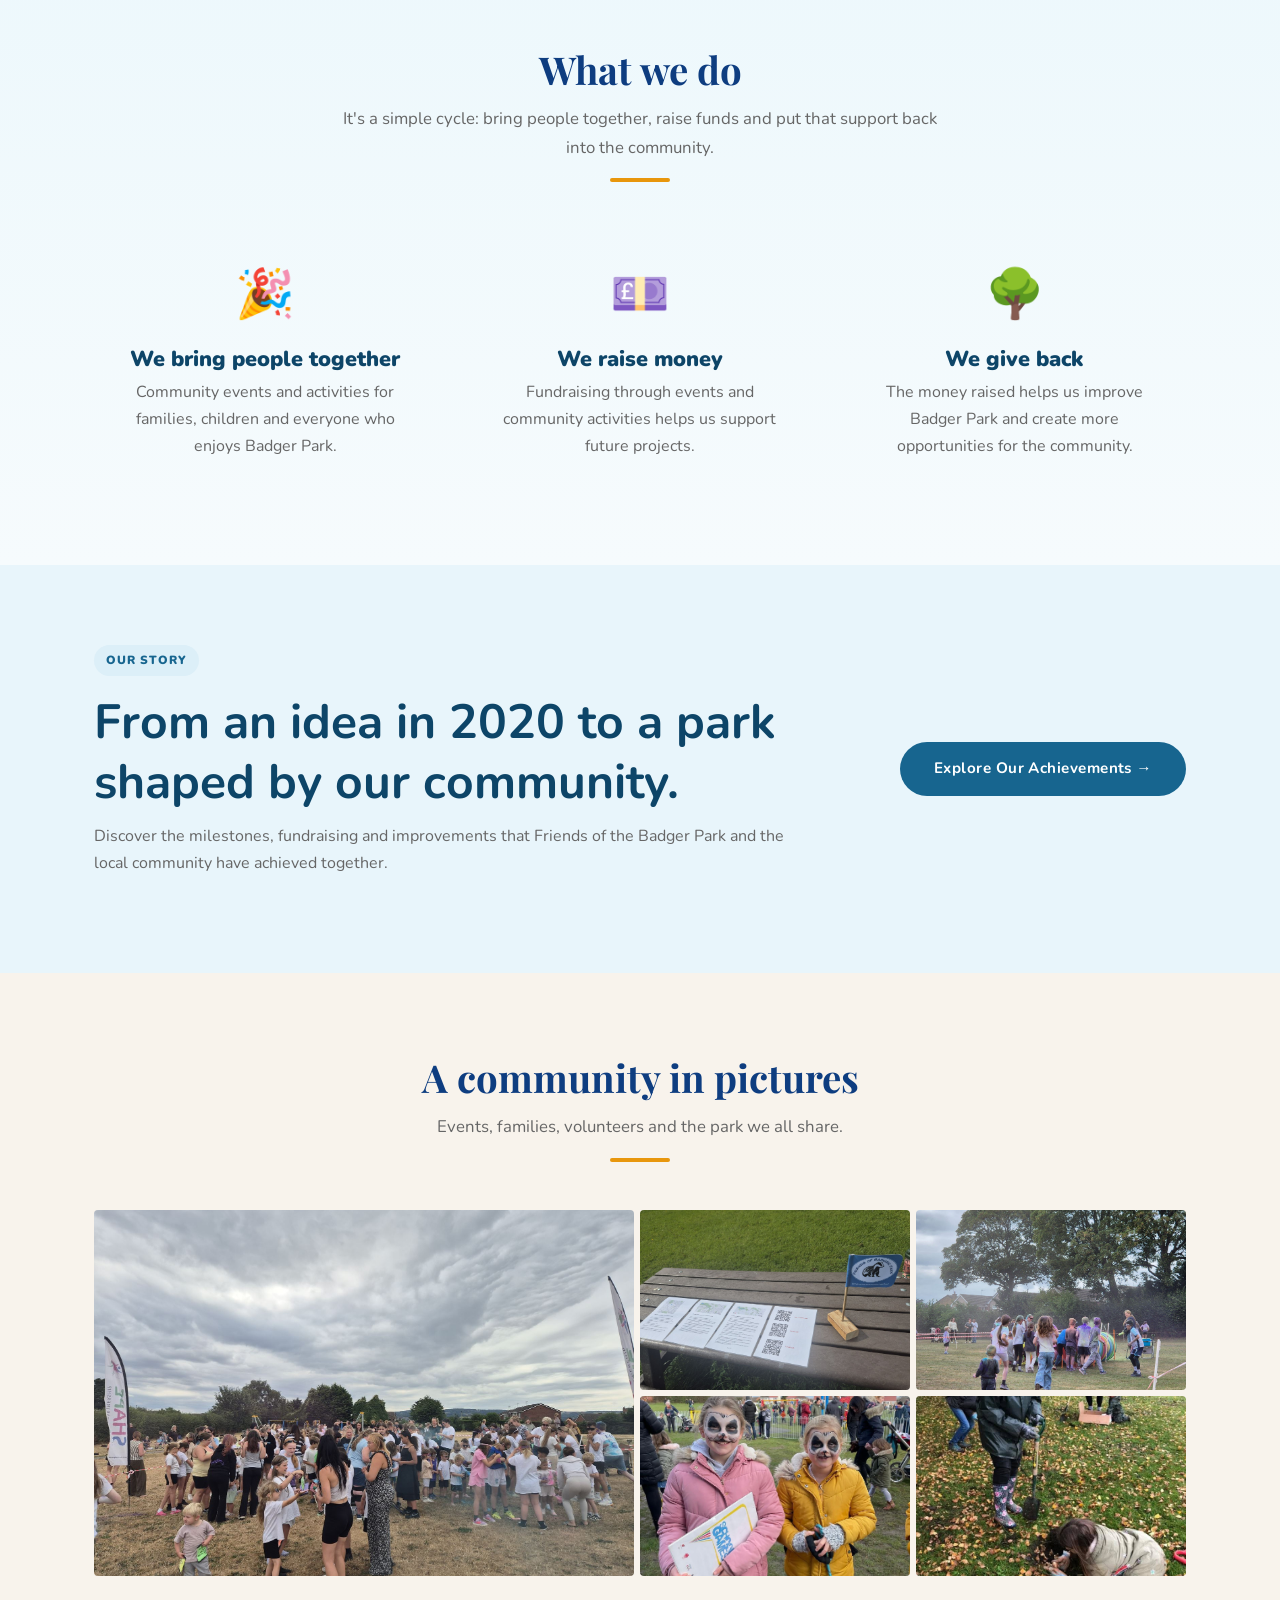
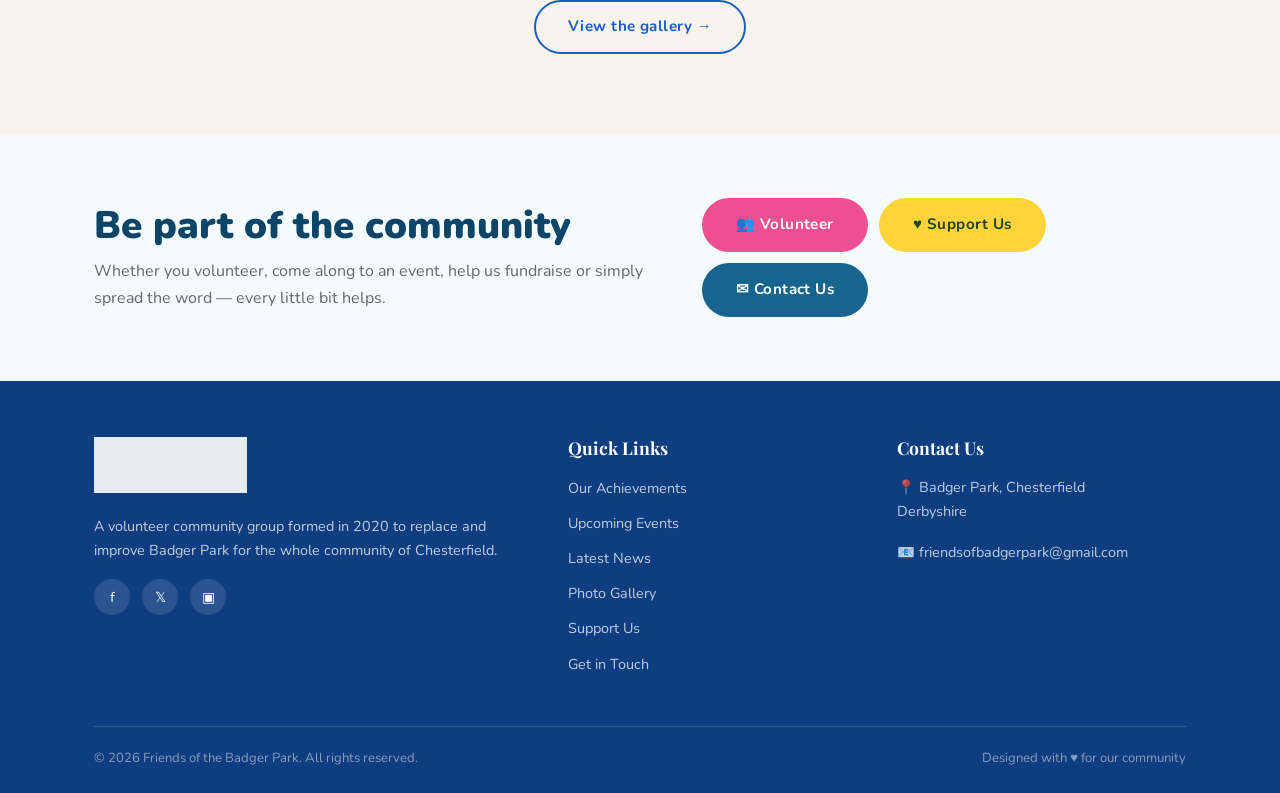
==== commit 3a4433ba: "Add files via upload V.12" ====
--- a/index.html
+++ b/index.html
@@ -33,20 +33,6 @@
 @media(max-width:900px){.hero-art{opacity:.35;right:-20%;width:80vw}.event-intro,.impact-grid{grid-template-columns:1fr}.what-grid{grid-template-columns:1fr}.story-line{grid-template-columns:1fr 1fr}.story-step:not(:last-child):after{display:none}.community-cta .container{flex-direction:column;align-items:flex-start}.grid-3{grid-template-columns:1fr}}
 @media(max-width:640px){.hero-copy{padding:4rem 0 5rem}.hero-copy h1{font-size:3.2rem}.hero-art{display:none}.impact-projects{grid-template-columns:1fr}.story-line{grid-template-columns:1fr}.home-gallery{grid-template-columns:1fr 1fr;grid-template-rows:150px 150px 150px}.gallery-box:nth-child(1){grid-row:span 2}.gallery-box:nth-child(5){grid-column:span 2}}
 
-/* V9 hero refinement — real Colour Run photo + text panel */
-.home-hero{
-  min-height:78vh;
-  background-image:linear-gradient(90deg,rgba(7,49,75,.90) 0%,rgba(13,69,104,.66) 38%,rgba(13,69,104,.16) 72%,rgba(13,69,104,.05) 100%),url('assets/hero-colour-run.jpg');
-  background-position:center center;
-  background-size:cover;
-}
-.home-hero:after{background:linear-gradient(90deg,rgba(7,49,75,.18),transparent 65%);}
-.hero-copy{max-width:690px;padding:4rem 0;}
-.hero-copy h1{font-size:clamp(3.2rem,6.5vw,5.6rem);text-shadow:0 3px 20px rgba(0,0,0,.16);}
-.hero-copy h1 span{color:#8ed8f5;}
-.hero-copy p{font-size:1.18rem;max-width:600px;text-shadow:0 2px 12px rgba(0,0,0,.22);}
-.hero-copy{background:linear-gradient(90deg,rgba(7,49,75,.62),rgba(7,49,75,.22) 72%,transparent);padding:3rem 3rem 3rem 2.2rem;border-left:5px solid #63c7ec;border-radius:0 24px 24px 0;backdrop-filter:blur(1px);}
-@media(max-width:640px){.hero-copy{padding:2.25rem 1.5rem;border-left:4px solid #63c7ec;border-radius:0 18px 18px 0}.hero-copy h1{font-size:3rem}.hero-copy p{font-size:1.05rem}.home-hero{min-height:72vh;background-position:62% center;}}
 </style>
 </head>
 <body>
--- a/style.css
+++ b/style.css
@@ -568,3 +568,81 @@
 /* V6 master palette: blue replaces the previous green-heavy visual system. */
 :root{--blue-community:#17658f;--blue-community-dark:#0d4568;--blue-community-mid:#2e86b7;--blue-sky:#e8f5fb}
 .navbar{background:#fff}.nav-links a.active{color:#17658f}.nav-links a.active:after{background:#17658f}.btn-donate{background:#17658f!important}.btn-donate:hover{background:#0d4568!important}.btn-primary,.btn-green{background:#17658f!important}.btn-primary:hover,.btn-green:hover{background:#0d4568!important}.page-hero{background:linear-gradient(120deg,#0d4568,#17658f 55%,#43a1c8)!important}
+
+
+
+/* V12: photographic hero matching the approved concept */
+.home-hero{
+  position:relative;
+  min-height:calc(100vh - 70px);
+  display:flex;
+  align-items:center;
+  overflow:hidden;
+  color:#fff;
+  background-image:
+    linear-gradient(90deg,
+      rgba(7,49,75,.86) 0%,
+      rgba(7,49,75,.64) 24%,
+      rgba(7,49,75,.24) 48%,
+      rgba(7,49,75,.03) 72%),
+    url("assets/hero-colour-run.jpg");
+  background-position:center center;
+  background-size:cover;
+  background-repeat:no-repeat;
+}
+.home-hero:after{
+  content:"";
+  position:absolute;
+  inset:0;
+  background:linear-gradient(180deg,rgba(7,49,75,.08) 0%,transparent 45%,rgba(7,49,75,.10) 100%);
+  pointer-events:none;
+}
+.home-hero .container{position:relative;z-index:2;width:100%;}
+.hero-copy{
+  max-width:650px;
+  padding:2rem 0 3rem;
+  background:none;
+  border:0;
+  border-radius:0;
+  backdrop-filter:none;
+}
+.hero-copy h1{
+  font-size:clamp(3.8rem,6.4vw,6.4rem);
+  line-height:.93;
+  letter-spacing:-.045em;
+  margin:0 0 1.55rem;
+  text-shadow:0 3px 18px rgba(0,0,0,.18);
+}
+.hero-copy h1 span{color:#8ed8f5;}
+.hero-copy p{
+  max-width:590px;
+  font-size:1.2rem;
+  line-height:1.55;
+  margin:0;
+  color:#fff;
+  text-shadow:0 2px 10px rgba(0,0,0,.25);
+}
+.hero-copy:after{
+  content:"";
+  display:block;
+  width:150px;
+  height:7px;
+  margin-top:2rem;
+  border-radius:999px;
+  background:#63c7ec;
+  transform:rotate(-1deg);
+}
+@media(min-width:901px){
+  .home-hero .container{padding-left:2.5rem;padding-right:2.5rem;}
+}
+@media(max-width:900px){
+  .home-hero{min-height:78vh;background-position:58% center;}
+  .home-hero:after{background:linear-gradient(90deg,rgba(7,49,75,.78),rgba(7,49,75,.20) 80%);}
+}
+@media(max-width:640px){
+  .home-hero{min-height:78vh;background-position:62% center;}
+  .hero-copy{padding:2rem 0 2.5rem;}
+  .hero-copy h1{font-size:3.35rem;line-height:.95;}
+  .hero-copy p{font-size:1.05rem;max-width:430px;}
+  .hero-copy:after{width:110px;height:6px;margin-top:1.5rem;}
+}
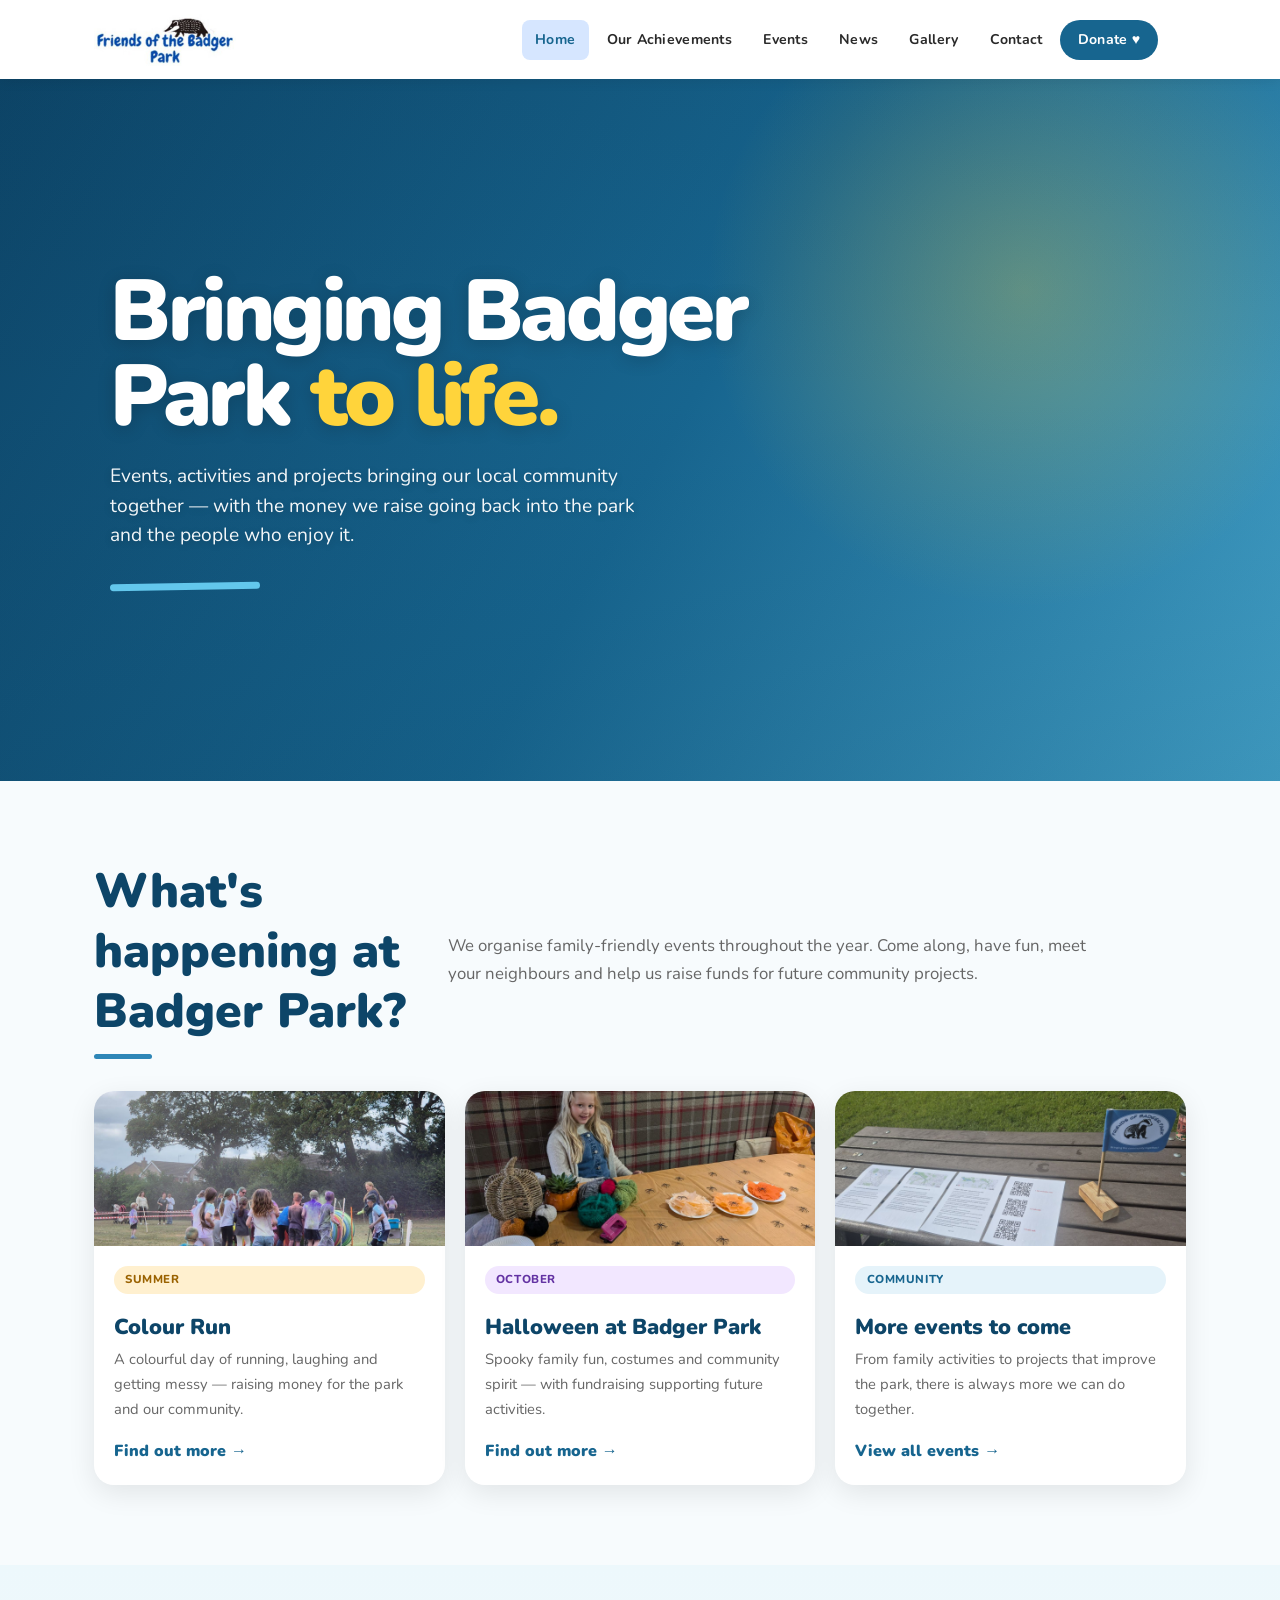
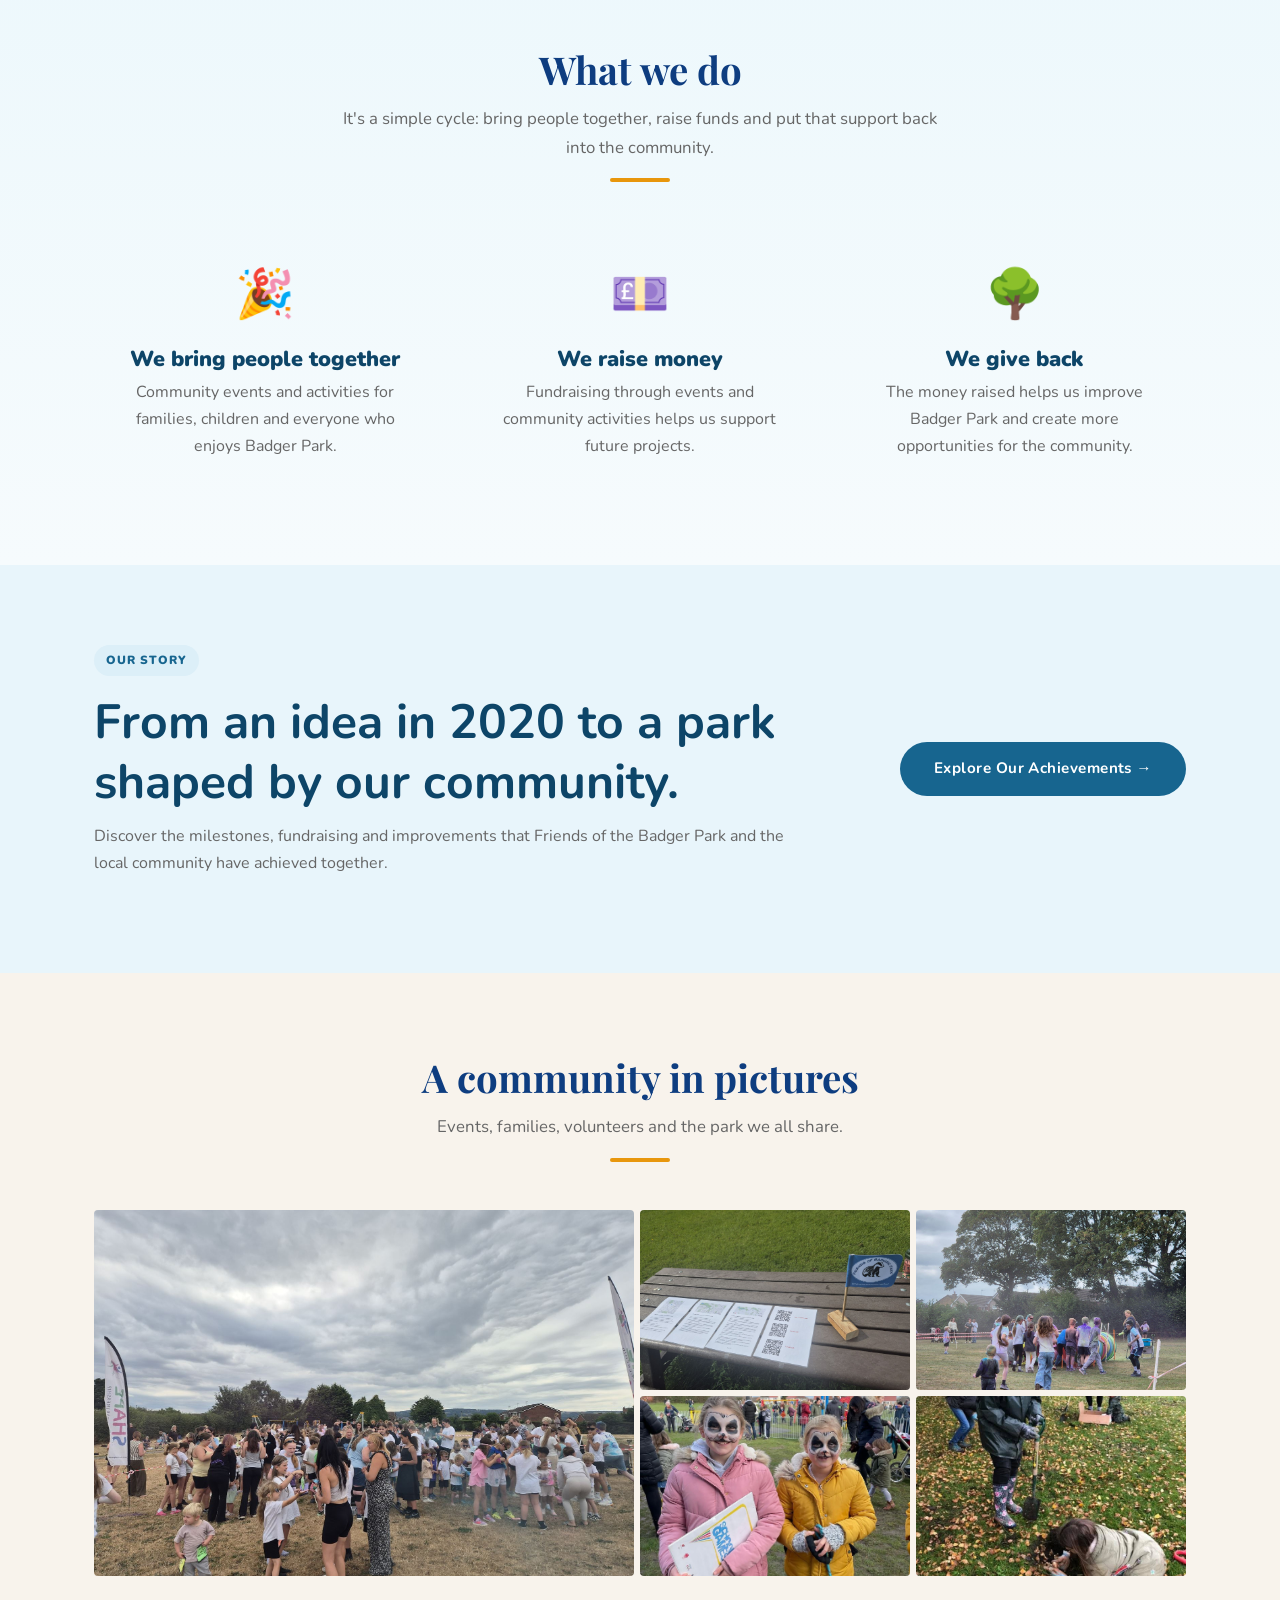
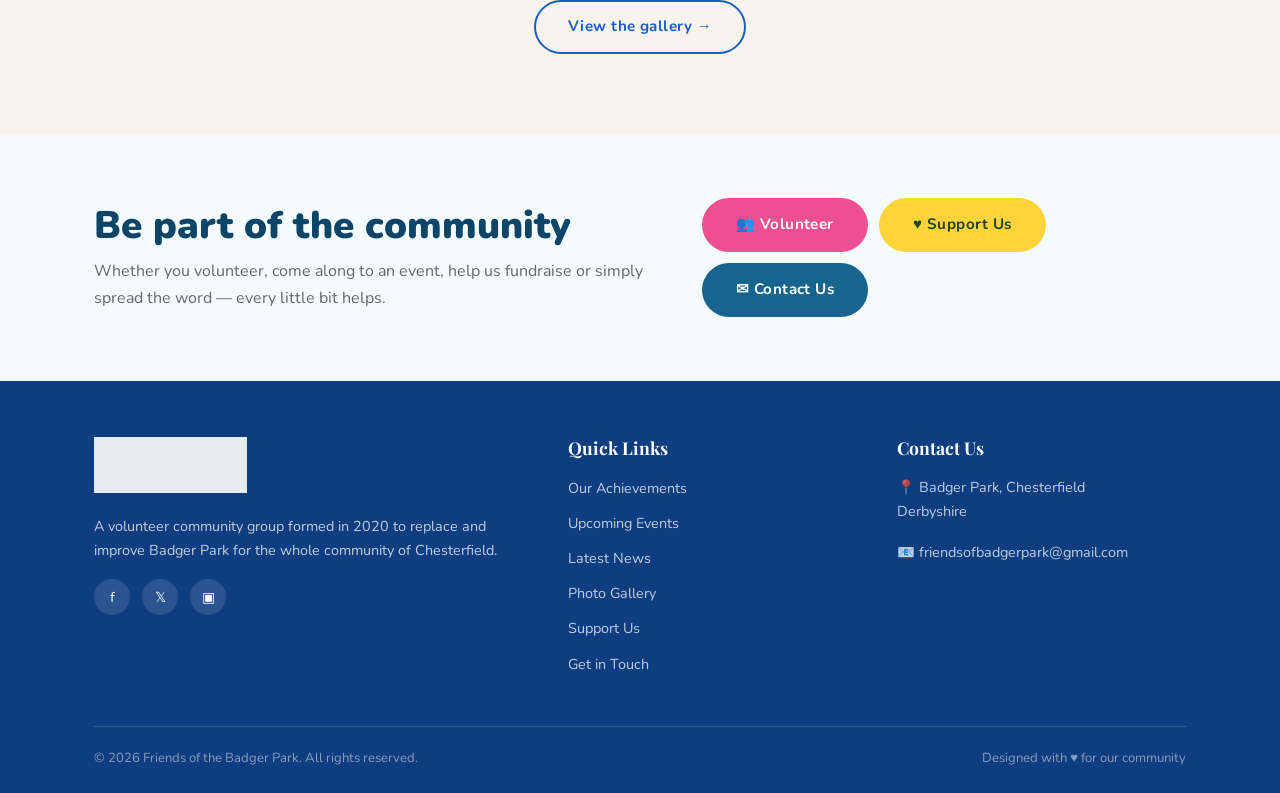
==== commit 16dd7a65: "Add files via upload V14 - Fix" ====
--- a/index.html
+++ b/index.html
@@ -7,8 +7,8 @@
 <meta name="description" content="Friends of the Badger Park brings the Chesterfield community together through events, fundraising and projects for Badger Park.">
 <link rel="stylesheet" href="style.css">
 <style>
-.home-hero{position:relative;min-height:78vh;display:flex;align-items:center;overflow:hidden;color:#fff;background:linear-gradient(90deg,rgba(7,49,75,.82) 0%,rgba(13,69,104,.50) 48%,rgba(13,69,104,.12) 100%),url('assets/gallery/2025-colour-run/img-20250821-wa0006.jpg') center/cover}
-.home-hero:after{content:"";position:absolute;inset:0;background:radial-gradient(circle at 15% 20%,rgba(255,255,255,.14) 0 2px,transparent 3px),radial-gradient(circle at 70% 70%,rgba(255,255,255,.10) 0 2px,transparent 3px);background-size:90px 90px,120px 120px;pointer-events:none}
+.home-hero{position:relative;min-height:78vh;display:flex;align-items:center;overflow:hidden;color:#fff;background:linear-gradient(90deg,rgba(7,49,75,.82) 0%,rgba(13,69,104,.50) 48%,rgba(13,69,104,.12) 100%),url('assets/gallery/2026-colour-run/20260730-143142.jpg') center/cover}
+.home-hero:after{content:"";position:absolute;inset:0;pointer-events:none}
 .hero-copy{position:relative;z-index:2;max-width:650px;padding:5rem 0}
 .hero-kicker{display:inline-flex;padding:.45rem 1rem;border-radius:999px;background:rgba(255,255,255,.15);border:1px solid rgba(255,255,255,.28);font-size:.82rem;font-weight:800;margin-bottom:1.25rem}
 .hero-copy h1{font-family:'Nunito',sans-serif;font-size:clamp(3rem,7vw,5.4rem);line-height:.98;font-weight:900;letter-spacing:-.04em;margin-bottom:1.4rem}
--- a/style.css
+++ b/style.css
@@ -585,7 +585,7 @@
       rgba(7,49,75,.64) 24%,
       rgba(7,49,75,.24) 48%,
       rgba(7,49,75,.03) 72%),
-    url("assets/hero-colour-run.jpg");
+    url("assets/gallery/2026-colour-run/20260730-143142.jpg");
   background-position:center center;
   background-size:cover;
   background-repeat:no-repeat;
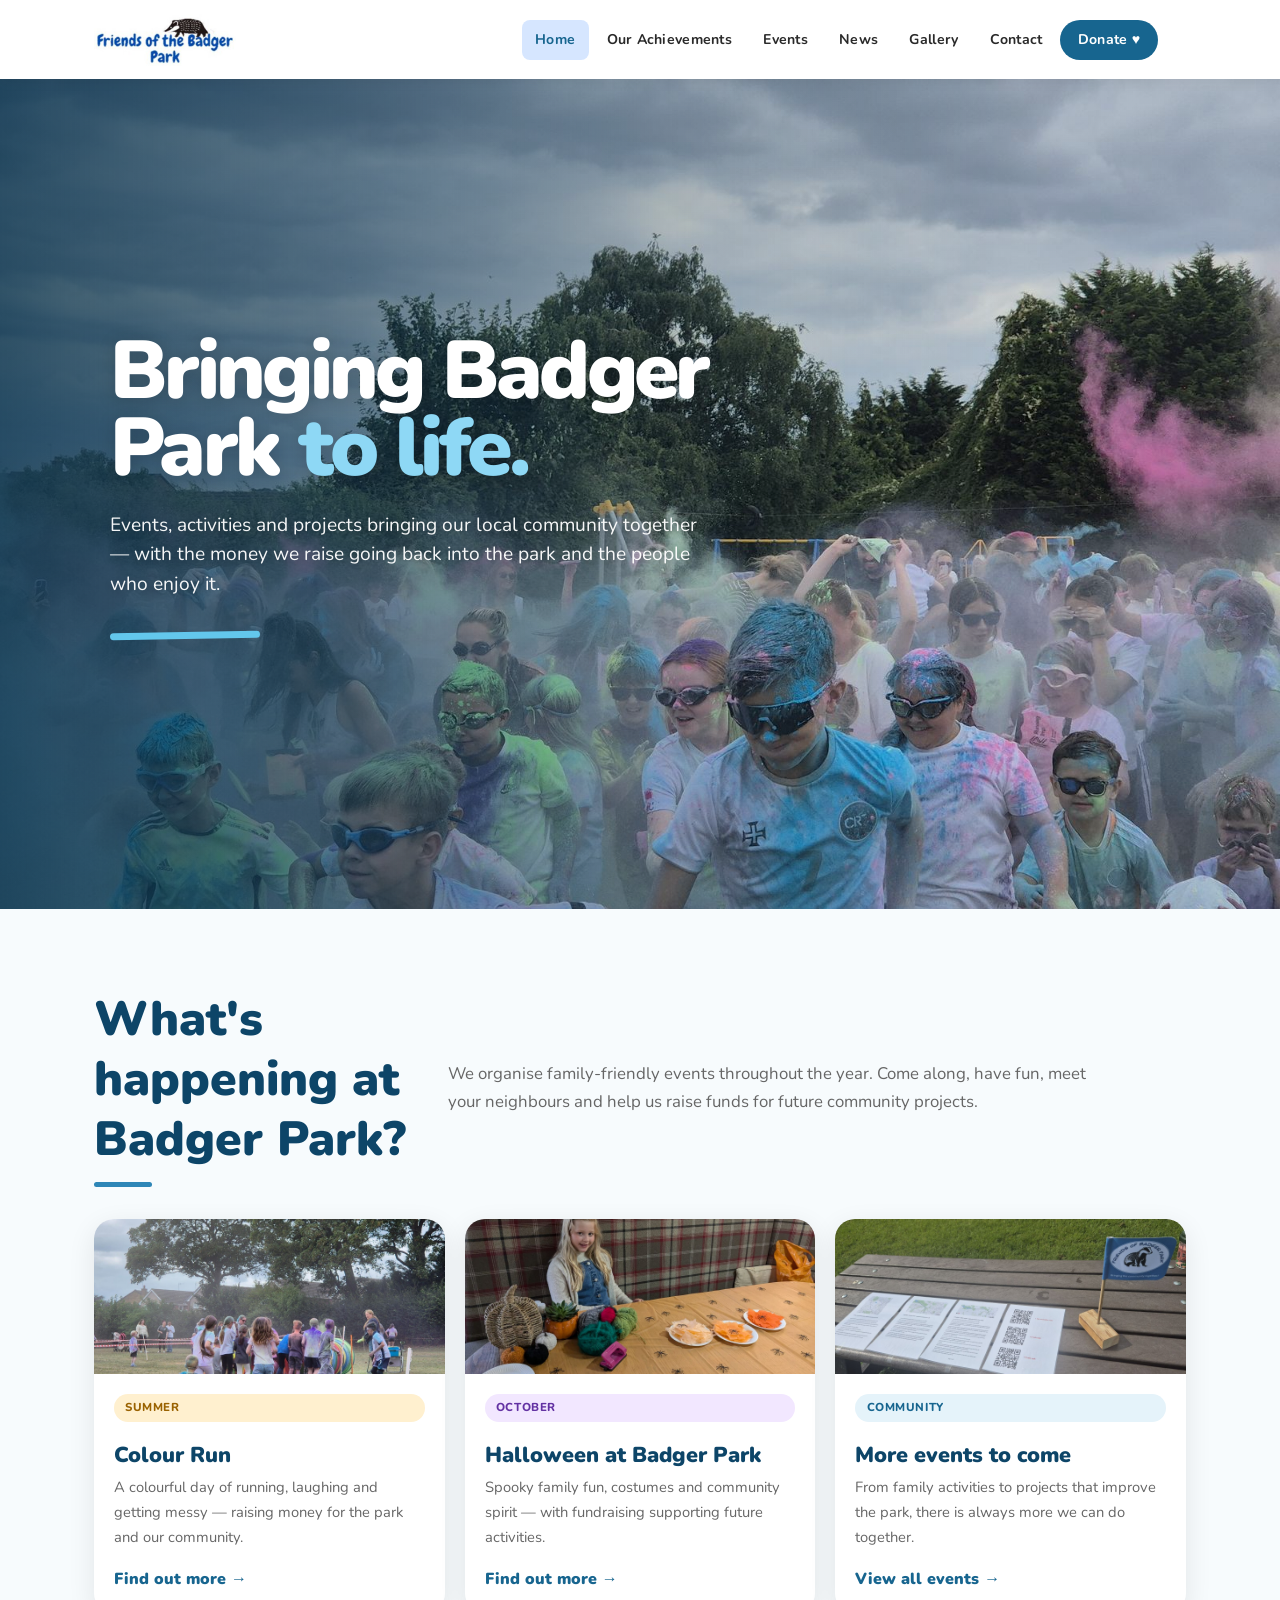
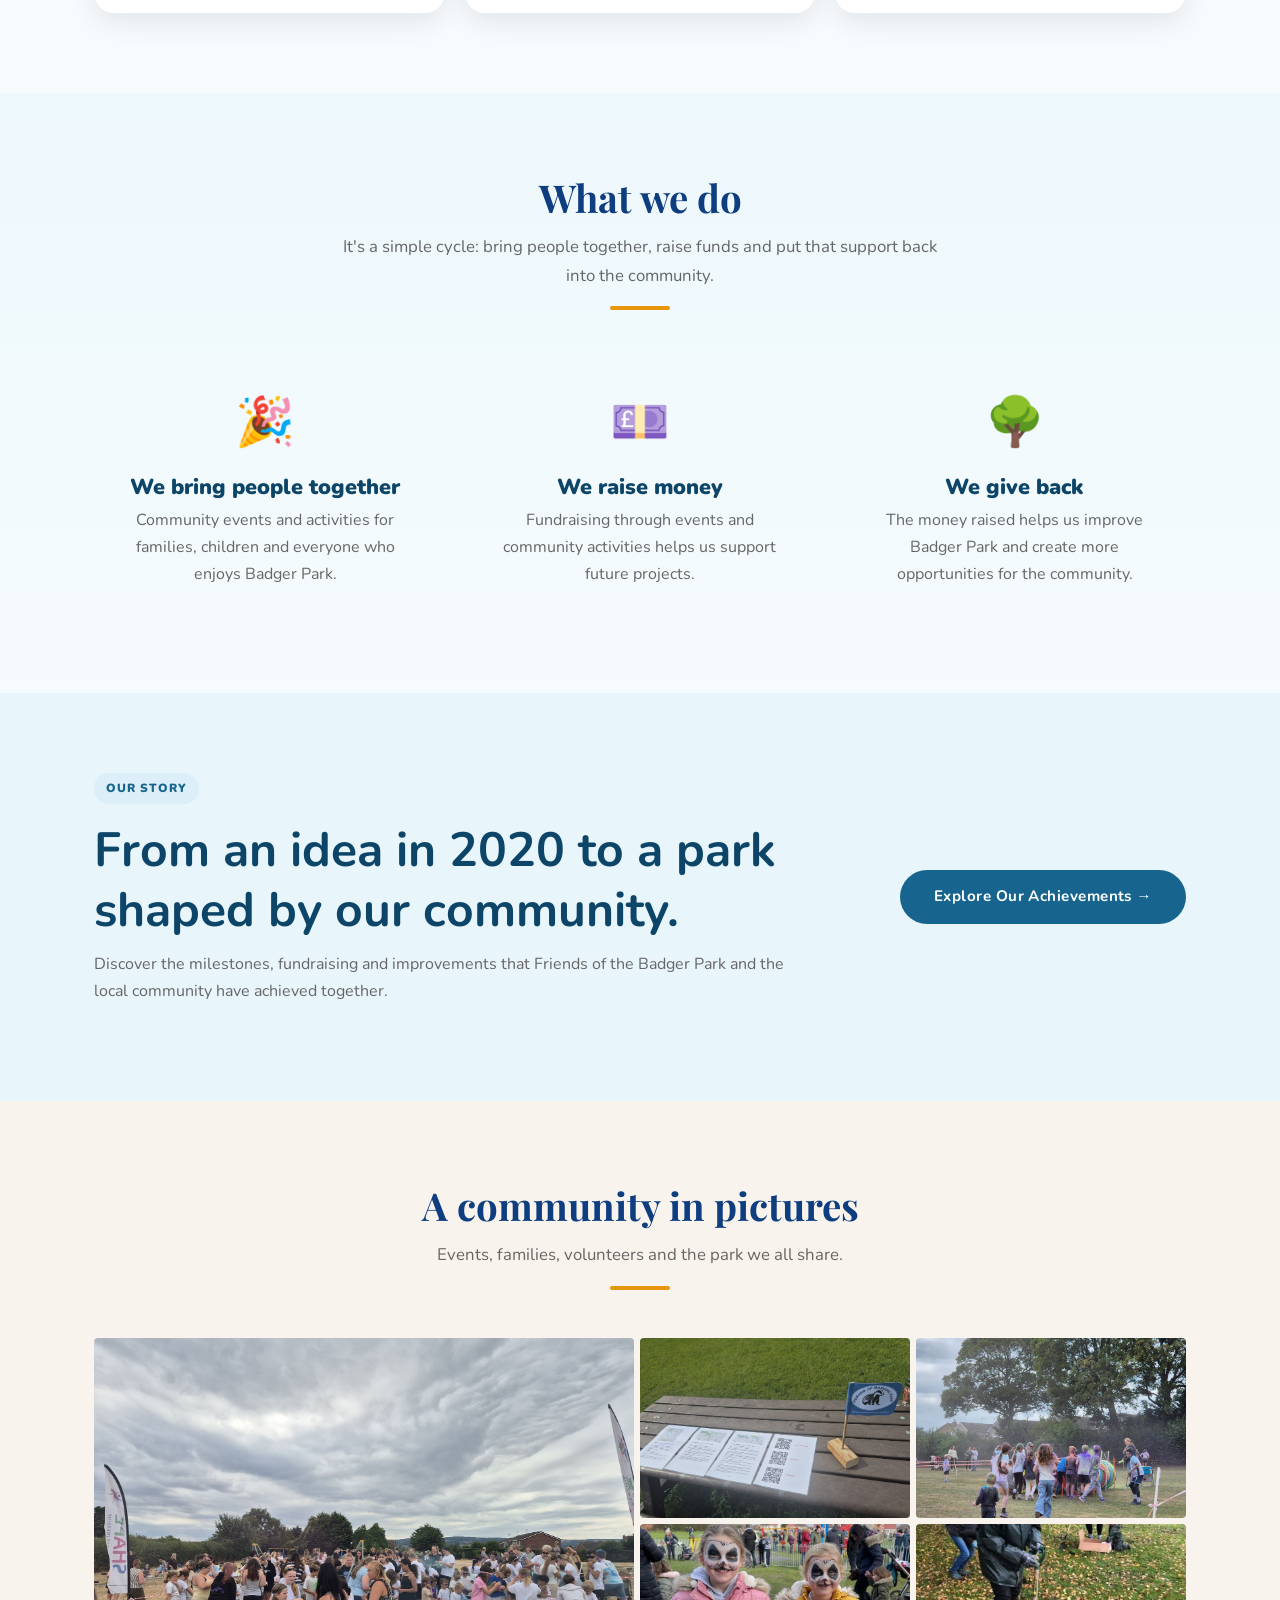
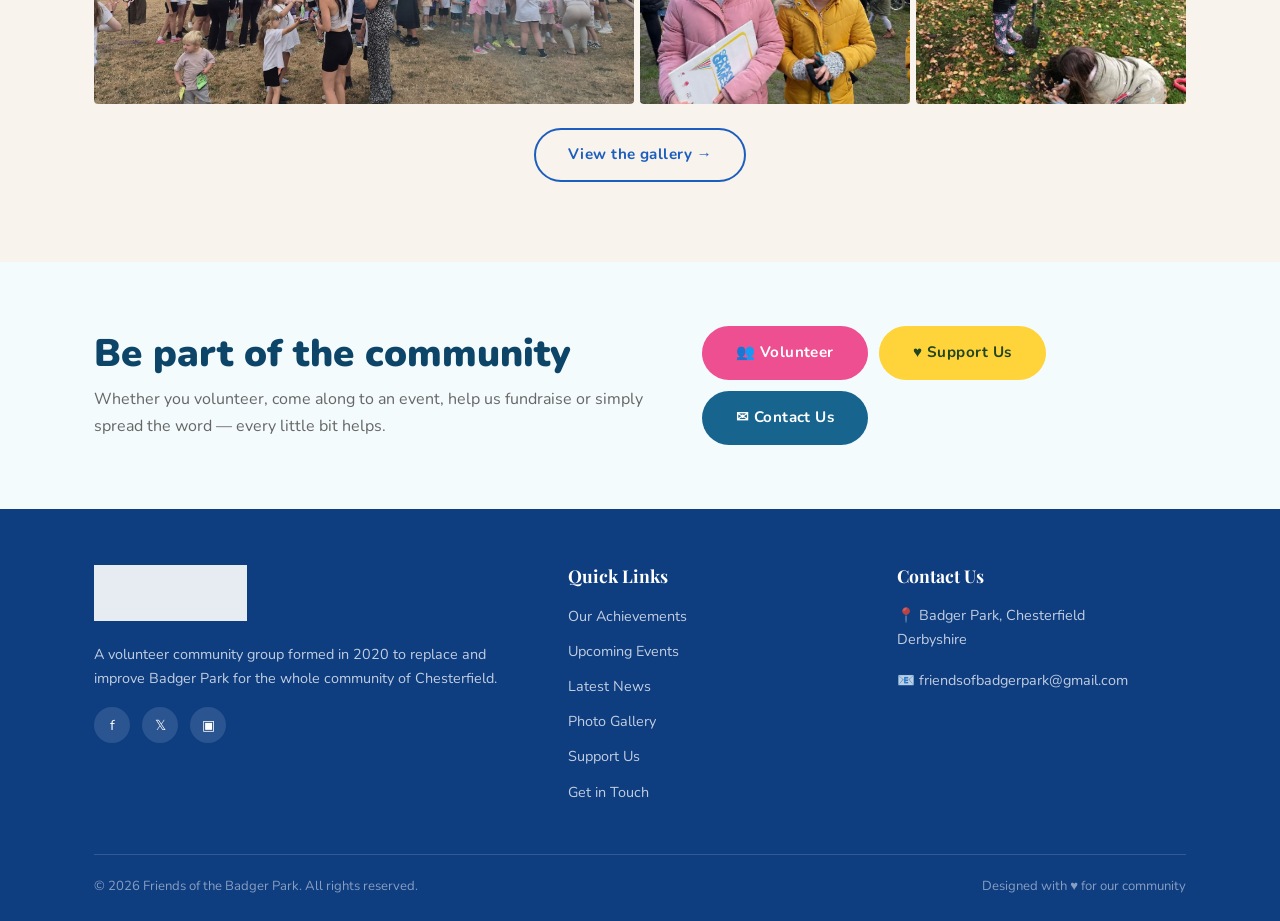
==== commit be6163fc: "Add files via upload" ====
--- a/index.html
+++ b/index.html
@@ -37,13 +37,15 @@
 </head>
 <body>
 
-<section class="home-hero">
-<div class="container"><div class="hero-copy fade-up">
-<h1>Bringing Badger Park <span>to life.</span></h1>
-<p>Events, activities and projects bringing our local community together — with the money we raise going back into the park and the people who enjoy it.</p>
-
-</div></div>
-
+<section class="home-hero photo-hero">
+  <img class="hero-bg-image" src="assets/hero-colour-run.jpg" alt="Children and families taking part in the Badger Park Colour Run">
+  <div class="hero-photo-overlay" aria-hidden="true"></div>
+  <div class="container hero-container">
+    <div class="hero-copy fade-up">
+      <h1>Bringing Badger Park <span>to life.</span></h1>
+      <p>Events, activities and projects bringing our local community together — with the money we raise going back into the park and the people who enjoy it.</p>
+    </div>
+  </div>
 </section>
 
 <section class="section home-events"><div class="container">
@@ -76,6 +78,20 @@
 
 <script src="shared.js"></script>
 </body>
-<style>.achievements-teaser{background:#e8f5fb}.achievements-teaser-inner{display:flex;align-items:center;justify-content:space-between;gap:2rem}.achievements-teaser h2{font-family:Nunito,sans-serif;color:#0d4568;font-size:clamp(2rem,4vw,3rem);max-width:720px;margin:.35rem 0 .7rem}.achievements-teaser p{color:var(--text-muted);max-width:700px}.achievements-teaser .btn{flex-shrink:0}@media(max-width:800px){.achievements-teaser-inner{flex-direction:column;align-items:flex-start}}</style></html>
+<style>.achievements-teaser{background:#e8f5fb}.achievements-teaser-inner{display:flex;align-items:center;justify-content:space-between;gap:2rem}.achievements-teaser h2{font-family:Nunito,sans-serif;color:#0d4568;font-size:clamp(2rem,4vw,3rem);max-width:720px;margin:.35rem 0 .7rem}.achievements-teaser p{color:var(--text-muted);max-width:700px}.achievements-teaser .btn{flex-shrink:0}@media(max-width:800px){.achievements-teaser-inner{flex-direction:column;align-items:flex-start}}</style>
+<style id="photo-hero-fix">
+.photo-hero{position:relative;min-height:calc(100vh - 70px);display:flex;align-items:center;overflow:hidden;color:#fff;background:#0d4568!important;}
+.photo-hero .hero-bg-image{position:absolute;inset:0;width:100%;height:100%;object-fit:cover;object-position:center center;z-index:0;display:block;}
+.photo-hero .hero-photo-overlay{position:absolute;inset:0;z-index:1;background:linear-gradient(90deg,rgba(7,49,75,.80) 0%,rgba(7,49,75,.54) 25%,rgba(7,49,75,.18) 52%,rgba(7,49,75,.02) 78%);} 
+.photo-hero .hero-container{position:relative;z-index:2;width:100%;} 
+.photo-hero .hero-copy{max-width:650px;padding:2rem 0 3rem;background:none;border:0;border-radius:0;backdrop-filter:none;}
+.photo-hero .hero-copy h1{font-size:clamp(3.8rem,6.4vw,6.4rem);line-height:.93;letter-spacing:-.045em;margin:0 0 1.55rem;text-shadow:0 3px 18px rgba(0,0,0,.18);}
+.photo-hero .hero-copy h1 span{color:#8ed8f5;}
+.photo-hero .hero-copy p{max-width:590px;font-size:1.2rem;line-height:1.55;margin:0;color:#fff;text-shadow:0 2px 10px rgba(0,0,0,.25);}
+.photo-hero .hero-copy:after{content:"";display:block;width:150px;height:7px;margin-top:2rem;border-radius:999px;background:#63c7ec;transform:rotate(-1deg);}
+@media(max-width:900px){.photo-hero{min-height:78vh}.photo-hero .hero-bg-image{object-position:58% center}.photo-hero .hero-photo-overlay{background:linear-gradient(90deg,rgba(7,49,75,.78),rgba(7,49,75,.20) 82%);}}
+@media(max-width:640px){.photo-hero{min-height:78vh}.photo-hero .hero-bg-image{object-position:62% center}.photo-hero .hero-copy{padding:2rem 0 2.5rem}.photo-hero .hero-copy h1{font-size:3.35rem;line-height:.95}.photo-hero .hero-copy p{font-size:1.05rem;max-width:430px}.photo-hero .hero-copy:after{width:110px;height:6px;margin-top:1.5rem;}}
+</style>
+</html>
 
 <style> .event-tile-art.photo-art{padding:0;background:#dff3fb}.event-tile-art.photo-art img{width:100%;height:100%;object-fit:cover;display:block}.home-gallery .gallery-box{background:none!important}.home-gallery .gallery-box img{width:100%;height:100%;object-fit:cover;display:block}.home-hero .btn-light{color:#0d4568}.community-cta .btn-pink{color:#fff}.community-cta .btn-yellow{color:#21451f}</style>
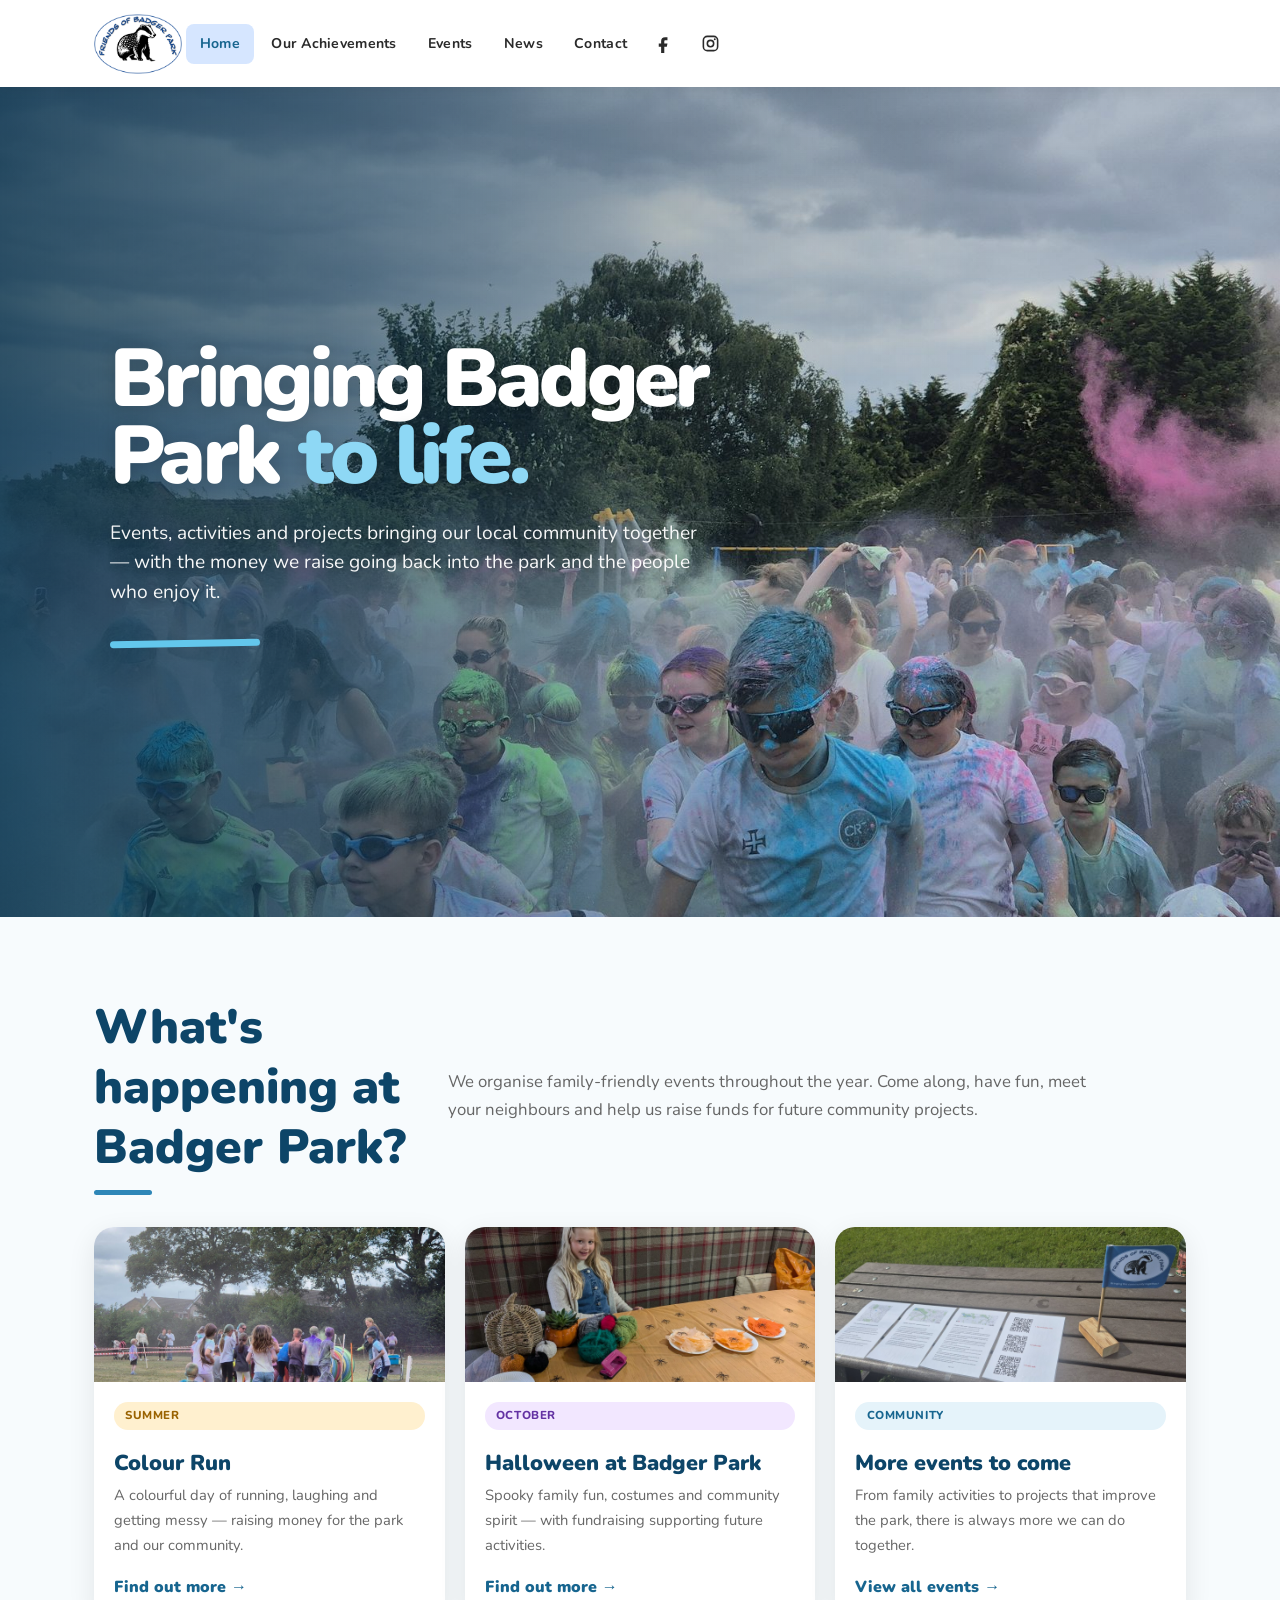
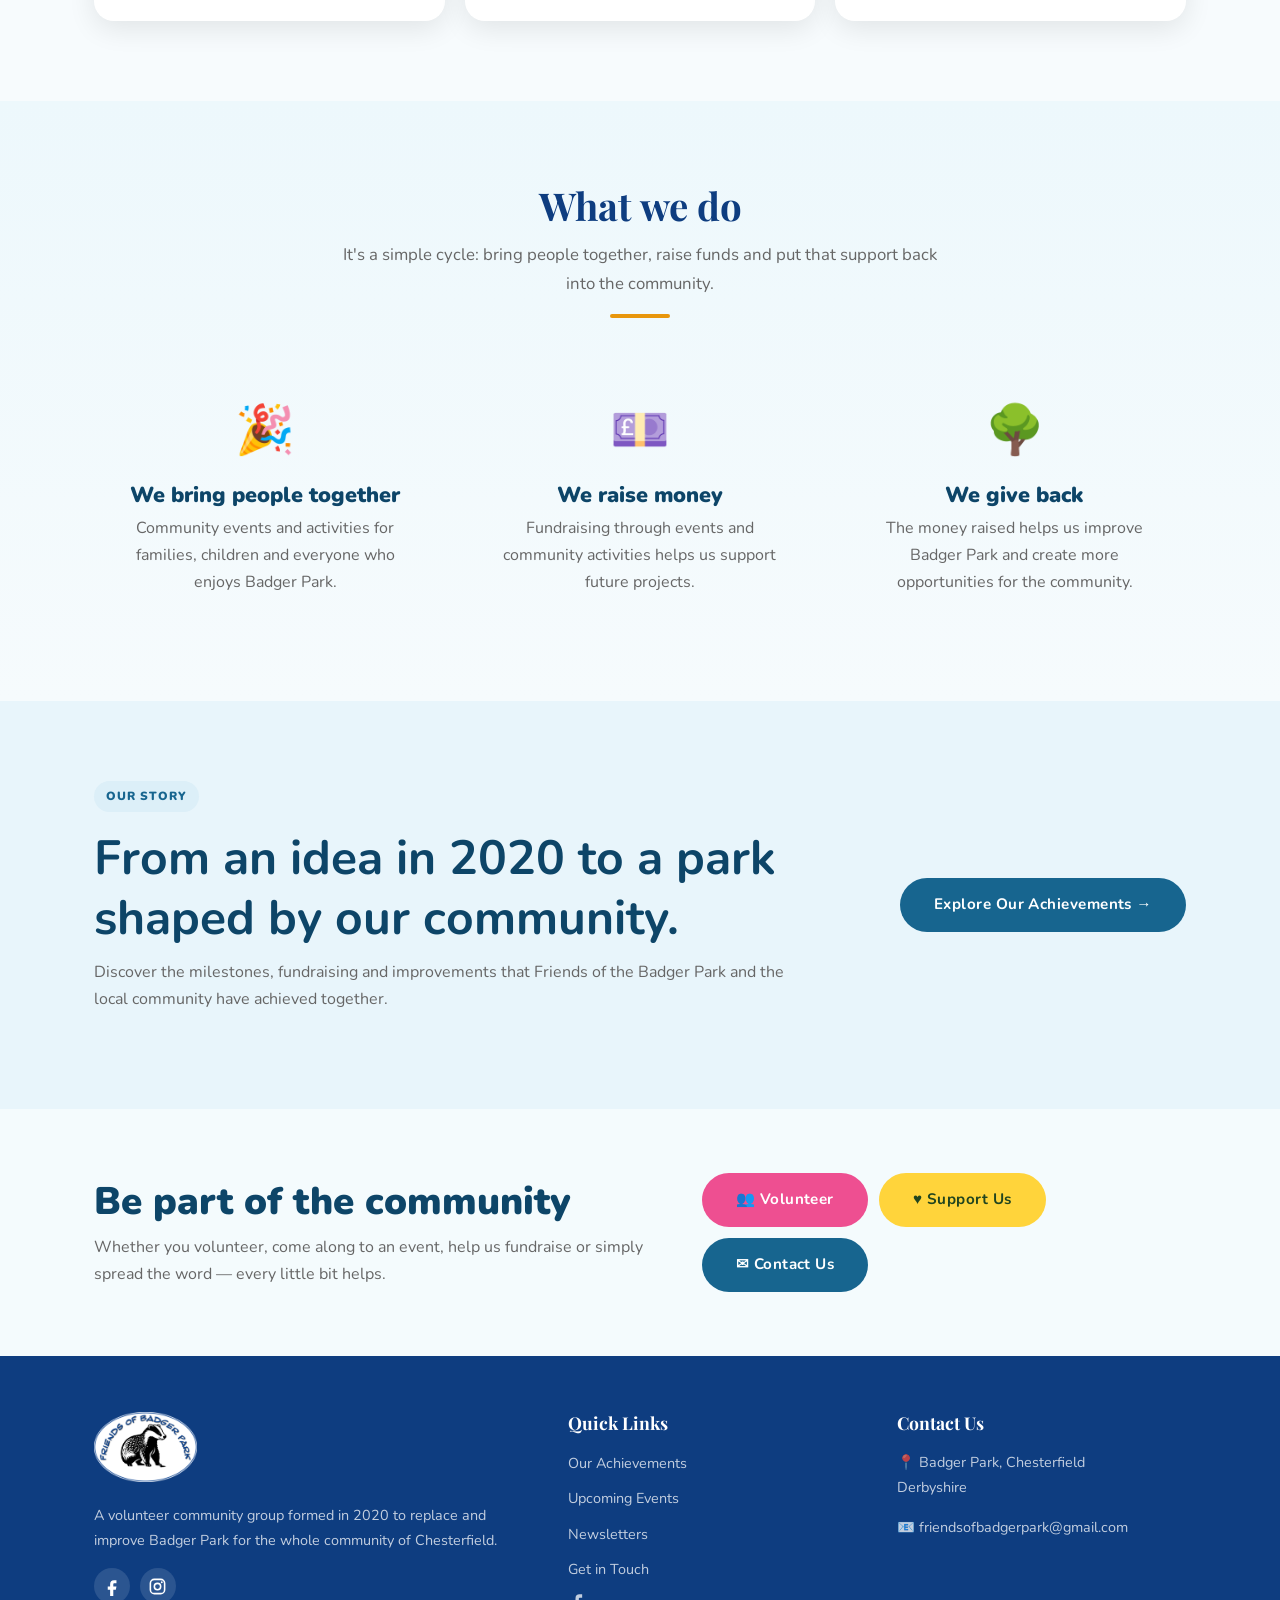
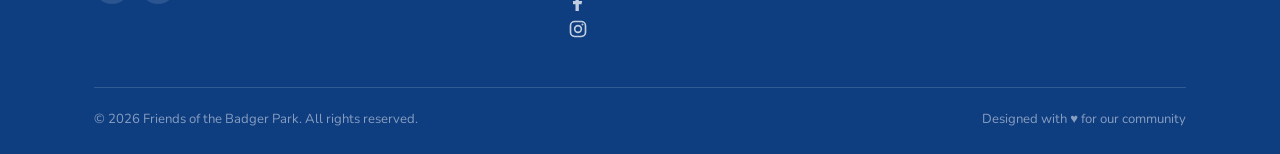
==== commit 26d97d08: "Add files via upload" ====
--- a/index.html
+++ b/index.html
@@ -63,17 +63,6 @@
 
 <section class="section achievements-teaser"><div class="container"><div class="achievements-teaser-inner"><div><span class="eyebrow">Our story</span><h2>From an idea in 2020 to a park shaped by our community.</h2><p>Discover the milestones, fundraising and improvements that Friends of the Badger Park and the local community have achieved together.</p></div><a href="about.html" class="btn btn-green">Explore Our Achievements →</a></div></div></section>
 
-<section class="section"><div class="container"><div class="section-heading"><h2>A community in pictures</h2><p>Events, families, volunteers and the park we all share.</p></div>
-<div class="home-gallery">
-      <div class="gallery-box"><img src="assets/gallery/2026-colour-run/20260730-142601.jpg" alt="2026 Colour Run"></div>
-      <div class="gallery-box"><img src="assets/gallery/2026-family-walk/20260528-095318.jpg" alt="2026 Family Walk"></div>
-      <div class="gallery-box"><img src="assets/gallery/2025-colour-run/img-20250821-wa0006.jpg" alt="2025 Colour Run"></div>
-      <div class="gallery-box"><img src="assets/gallery/2022-official-opening/472415597-1129689105524443-2393883216844037401-n.jpg" alt="2022 official playground opening"></div>
-      <div class="gallery-box"><img src="assets/gallery/2020-bulb-planting/122961698-163122578847772-328835138697477001-n.jpg" alt="2020 bulb planting"></div>
-    </div>
-<div style="text-align:center;margin-top:1.5rem"><a href="gallery.html" class="btn btn-secondary">View the gallery →</a></div>
-</div></section>
-
 <section class="community-cta"><div class="container"><div><h2>Be part of the community</h2><p>Whether you volunteer, come along to an event, help us fundraise or simply spread the word — every little bit helps.</p></div><div class="cta-buttons"><a href="contact.html" class="btn btn-pink">👥 Volunteer</a><a href="donate.html" class="btn btn-yellow">♥ Support Us</a><a href="contact.html" class="btn btn-green">✉ Contact Us</a></div></div></section>
 
 <script src="shared.js"></script>
--- a/style.css
+++ b/style.css
@@ -125,8 +125,9 @@
   text-decoration: none;
 }
 .navbar-brand img {
-  height: 52px;
+  height: 60px;
   width: auto;
+  object-fit: contain;
 }
 .navbar-brand span {
   font-family: 'Playfair Display', serif;
@@ -194,7 +195,7 @@
 .footer a:hover { color: var(--amber); }
 .footer ul { list-style: none; }
 .footer ul li { margin-bottom: 0.5rem; }
-.footer-brand img { height: 56px; margin-bottom: 0.75rem; filter: brightness(0) invert(1); opacity: 0.9; }
+.footer-brand img { height: 70px; width: auto; margin-bottom: 0.75rem; opacity: 1; }
 .footer-bottom {
   border-top: 1px solid rgba(255,255,255,0.15);
   padding-top: 1.25rem;
@@ -646,3 +647,59 @@
   .hero-copy p{font-size:1.05rem;max-width:430px;}
   .hero-copy:after{width:110px;height:6px;margin-top:1.5rem;}
 }
+
+
+/* V17 — tighter navigation and Facebook / Instagram placeholders */
+.navbar-inner {
+  justify-content: flex-start;
+}
+.nav-links {
+  margin-left: 2rem;
+}
+.nav-links .nav-social a {
+  font-size: 0.82rem;
+  padding-left: 0.65rem;
+  padding-right: 0.65rem;
+}
+.nav-links .nav-social + .nav-social a {
+  padding-left: 0.55rem;
+}
+.footer-social {
+  gap: 0.6rem;
+  flex-wrap: wrap;
+}
+.footer-social a {
+  width: auto;
+  min-width: 36px;
+  padding: 0 0.75rem;
+  border-radius: 18px;
+  font-size: 0.78rem;
+}
+@media (max-width: 640px) {
+  .navbar-inner {
+    justify-content: space-between;
+  }
+  .nav-links {
+    margin-left: 0;
+  }
+  .nav-links .nav-social {
+    width: 100%;
+  }
+  .nav-links .nav-social a {
+    width: 100%;
+  }
+}
+
+
+/* V18 — Facebook and Instagram icon links */
+.social-icon { width: 20px; height: 20px; display:block; fill: currentColor; }
+.social-facebook { fill: currentColor; }
+.social-instagram { fill: none; }
+.nav-links .nav-social a { display:flex; align-items:center; justify-content:center; width:38px; height:38px; padding:0; border-radius:50%; }
+.nav-links .nav-social a:hover { background: var(--blue-light); color: var(--blue); }
+.nav-links .nav-social .social-icon { width:19px; height:19px; }
+.footer-social a.footer-social-link { width:36px; height:36px; min-width:36px; padding:0; border-radius:50%; display:flex; align-items:center; justify-content:center; }
+.footer-social a.footer-social-link .social-icon { width:19px; height:19px; }
+.quick-social-link { display:flex !important; align-items:center; gap:.55rem; }
+.quick-social-link .social-icon { width:18px; height:18px; }
+.sr-only { position:absolute; width:1px; height:1px; padding:0; margin:-1px; overflow:hidden; clip:rect(0,0,0,0); white-space:nowrap; border:0; }
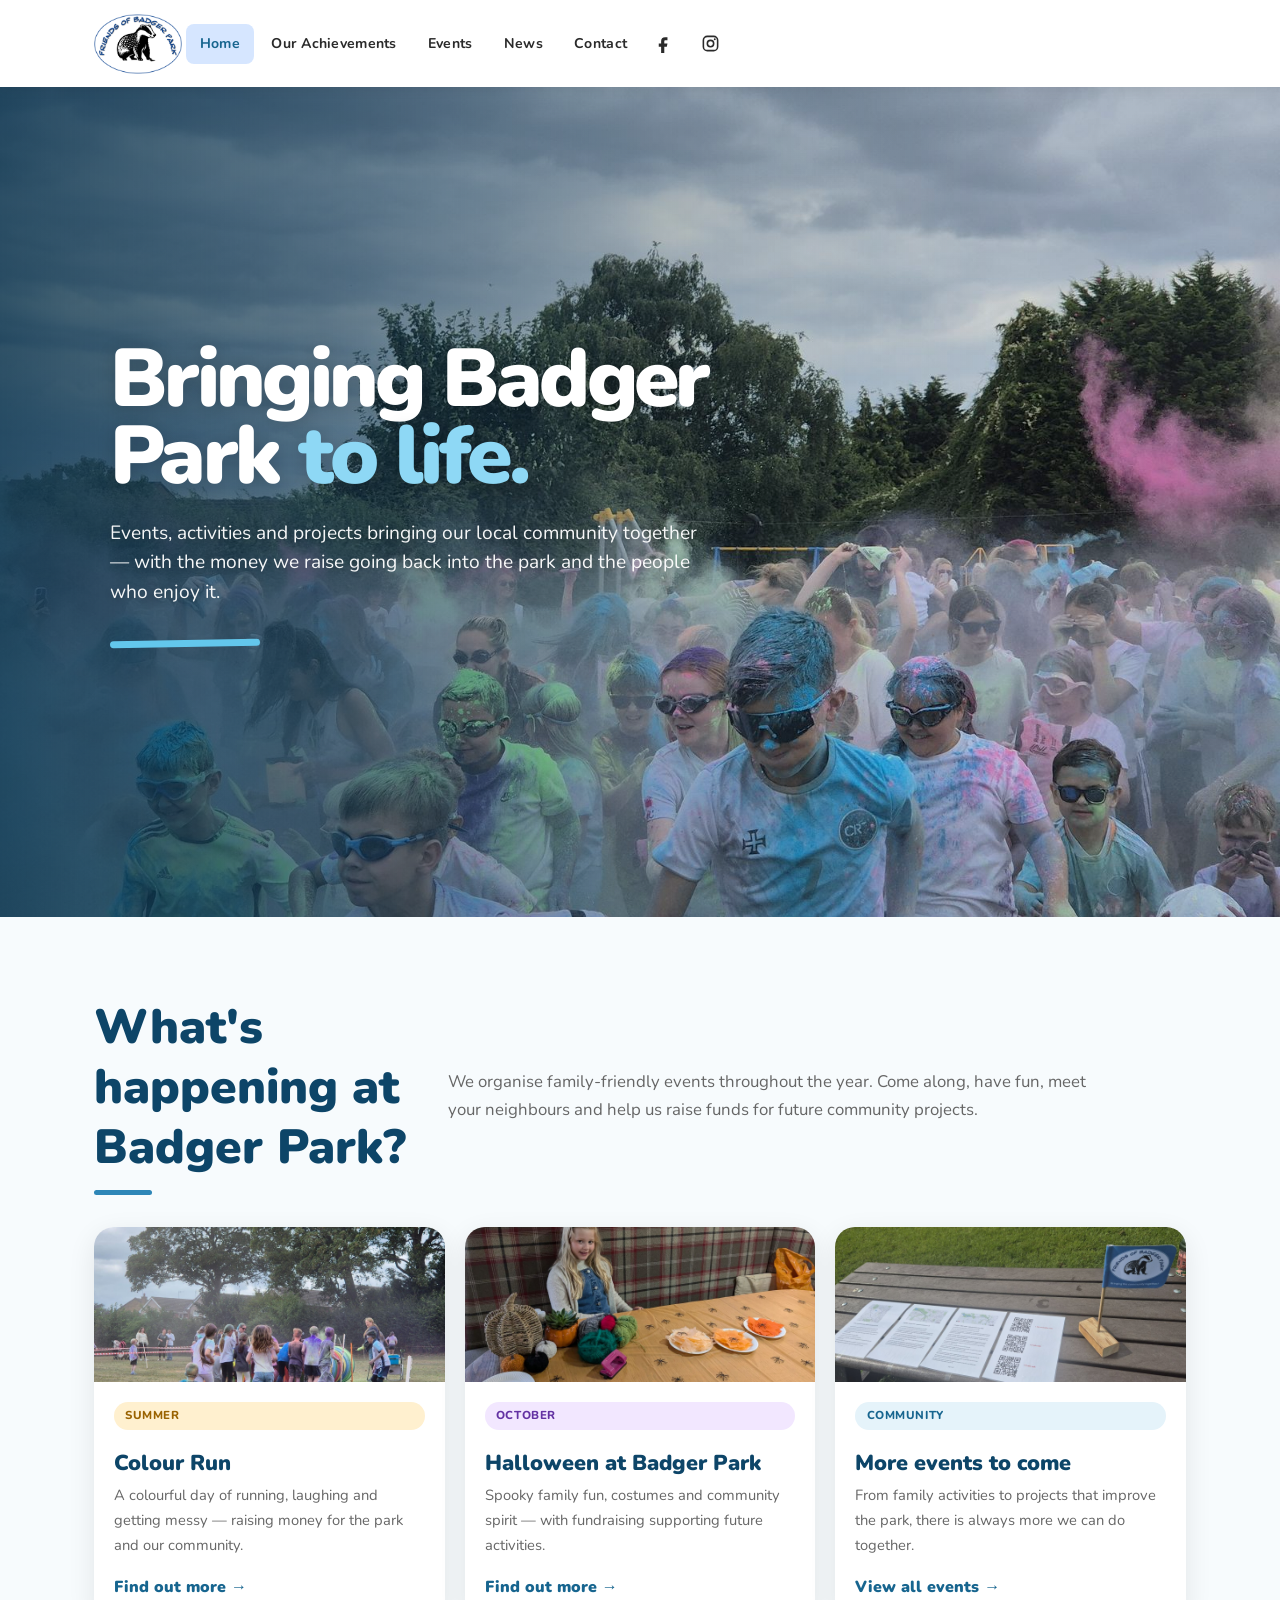
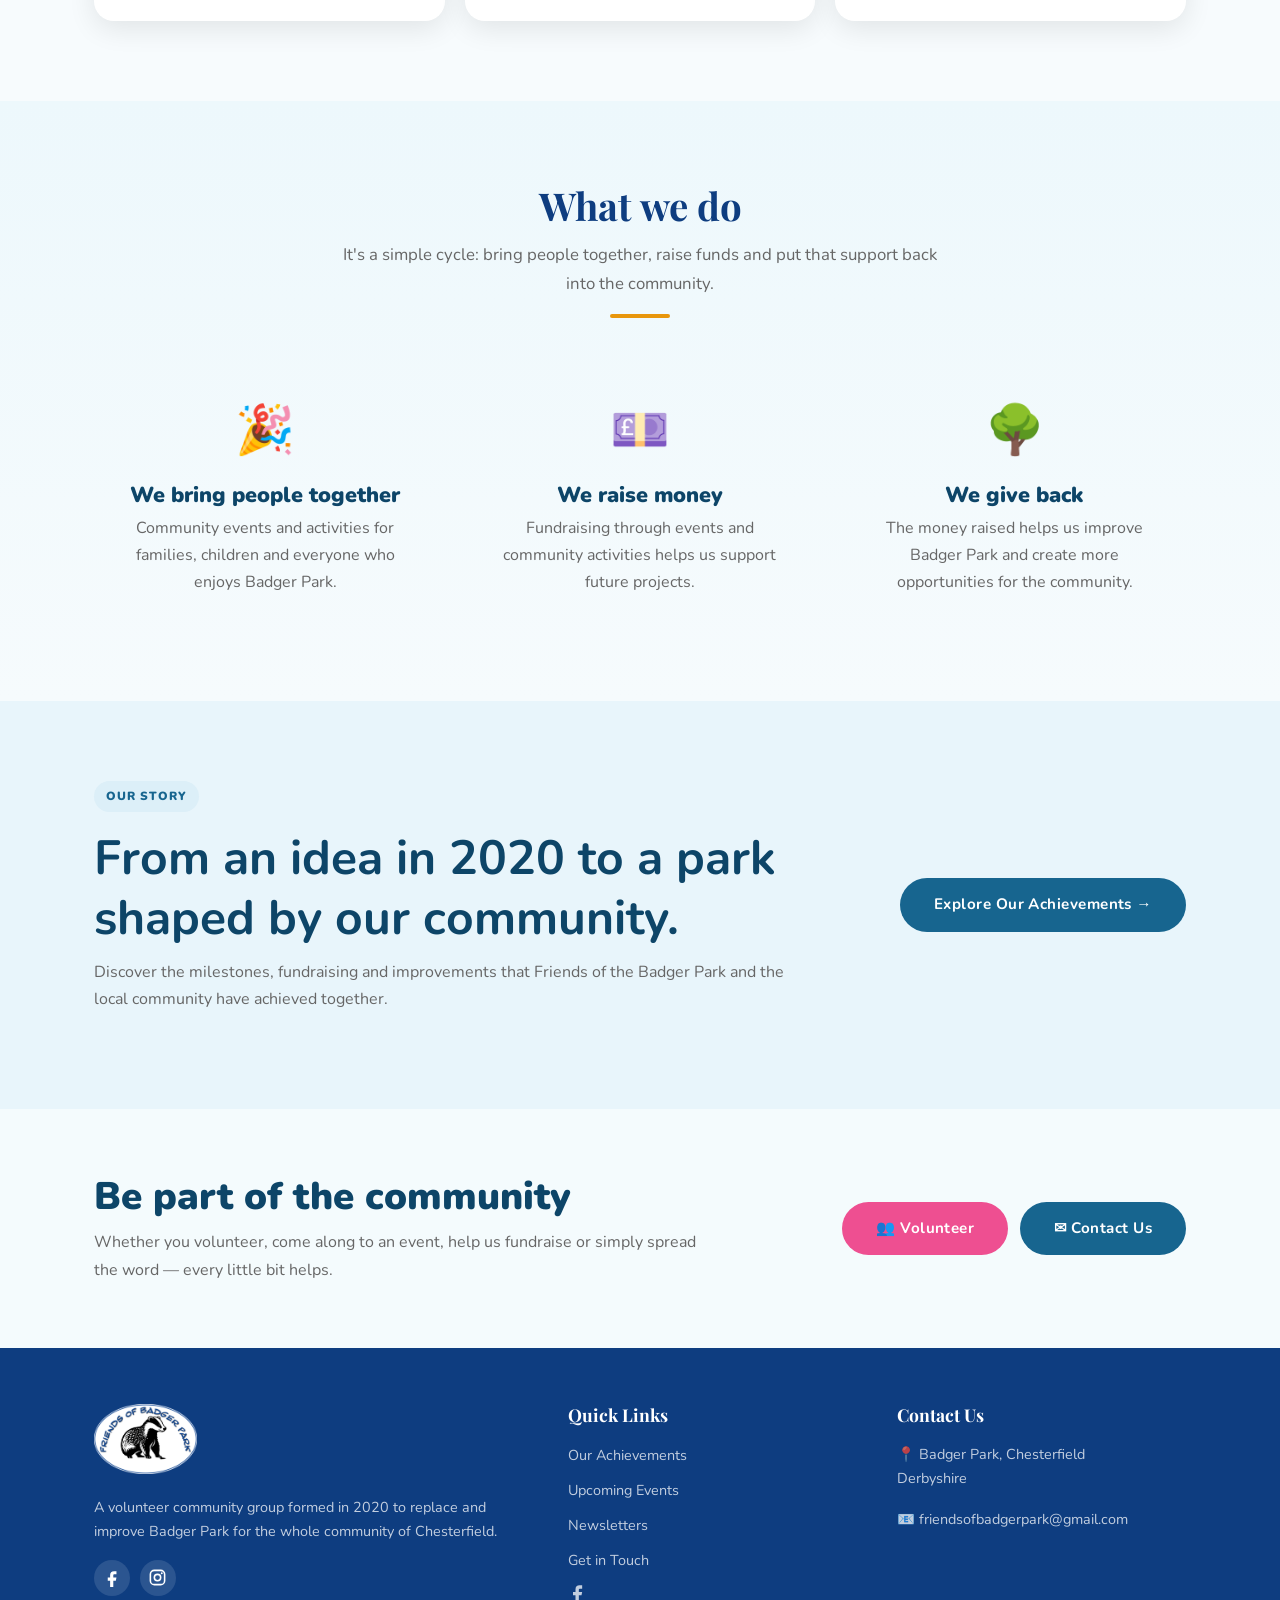
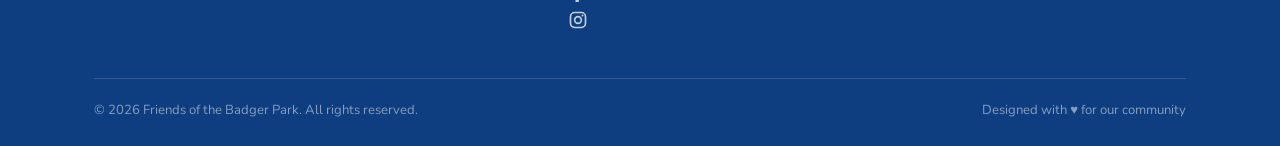
==== commit 98f27af7: "Add files via upload Last changes" ====
--- a/index.html
+++ b/index.html
@@ -63,7 +63,7 @@
 
 <section class="section achievements-teaser"><div class="container"><div class="achievements-teaser-inner"><div><span class="eyebrow">Our story</span><h2>From an idea in 2020 to a park shaped by our community.</h2><p>Discover the milestones, fundraising and improvements that Friends of the Badger Park and the local community have achieved together.</p></div><a href="about.html" class="btn btn-green">Explore Our Achievements →</a></div></div></section>
 
-<section class="community-cta"><div class="container"><div><h2>Be part of the community</h2><p>Whether you volunteer, come along to an event, help us fundraise or simply spread the word — every little bit helps.</p></div><div class="cta-buttons"><a href="contact.html" class="btn btn-pink">👥 Volunteer</a><a href="donate.html" class="btn btn-yellow">♥ Support Us</a><a href="contact.html" class="btn btn-green">✉ Contact Us</a></div></div></section>
+<section class="community-cta"><div class="container"><div><h2>Be part of the community</h2><p>Whether you volunteer, come along to an event, help us fundraise or simply spread the word — every little bit helps.</p></div><div class="cta-buttons"><a href="contact.html" class="btn btn-pink">👥 Volunteer</a><a href="contact.html" class="btn btn-green">✉ Contact Us</a></div></div></section>
 
 <script src="shared.js"></script>
 </body>
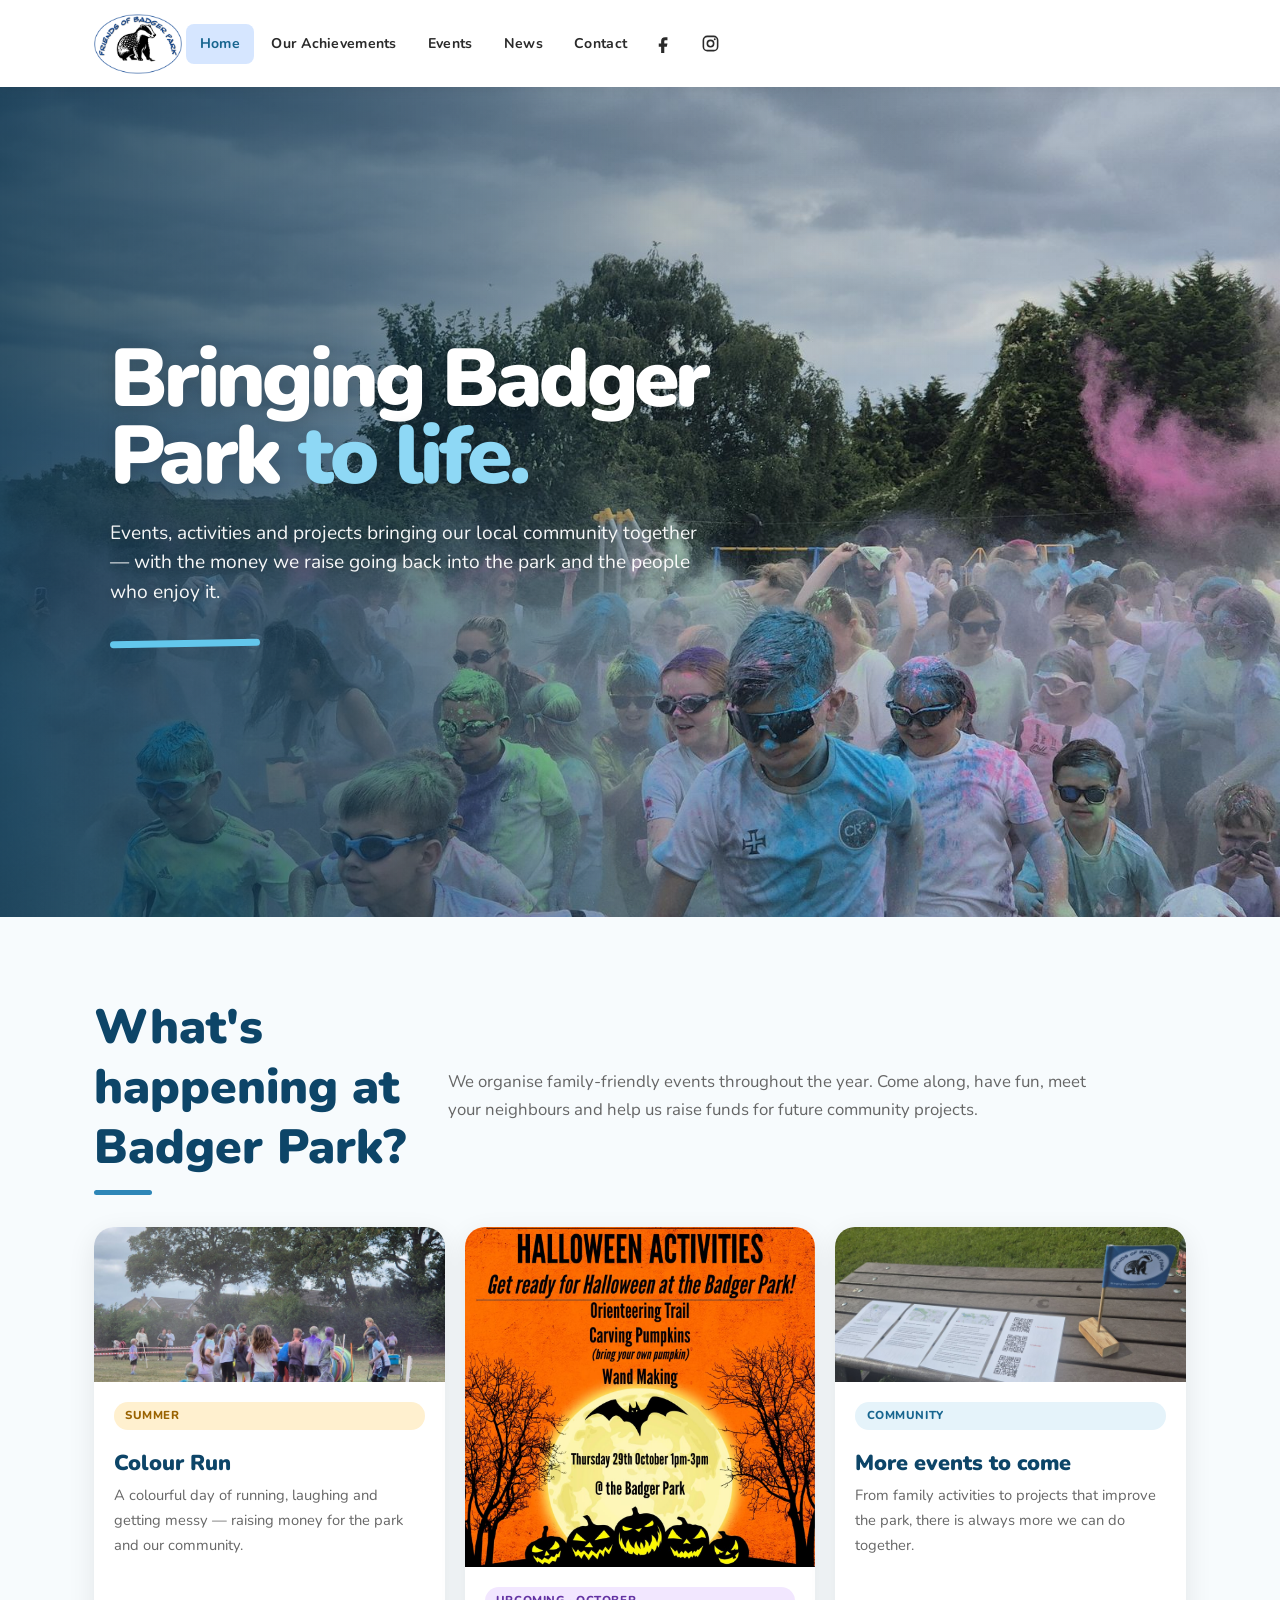
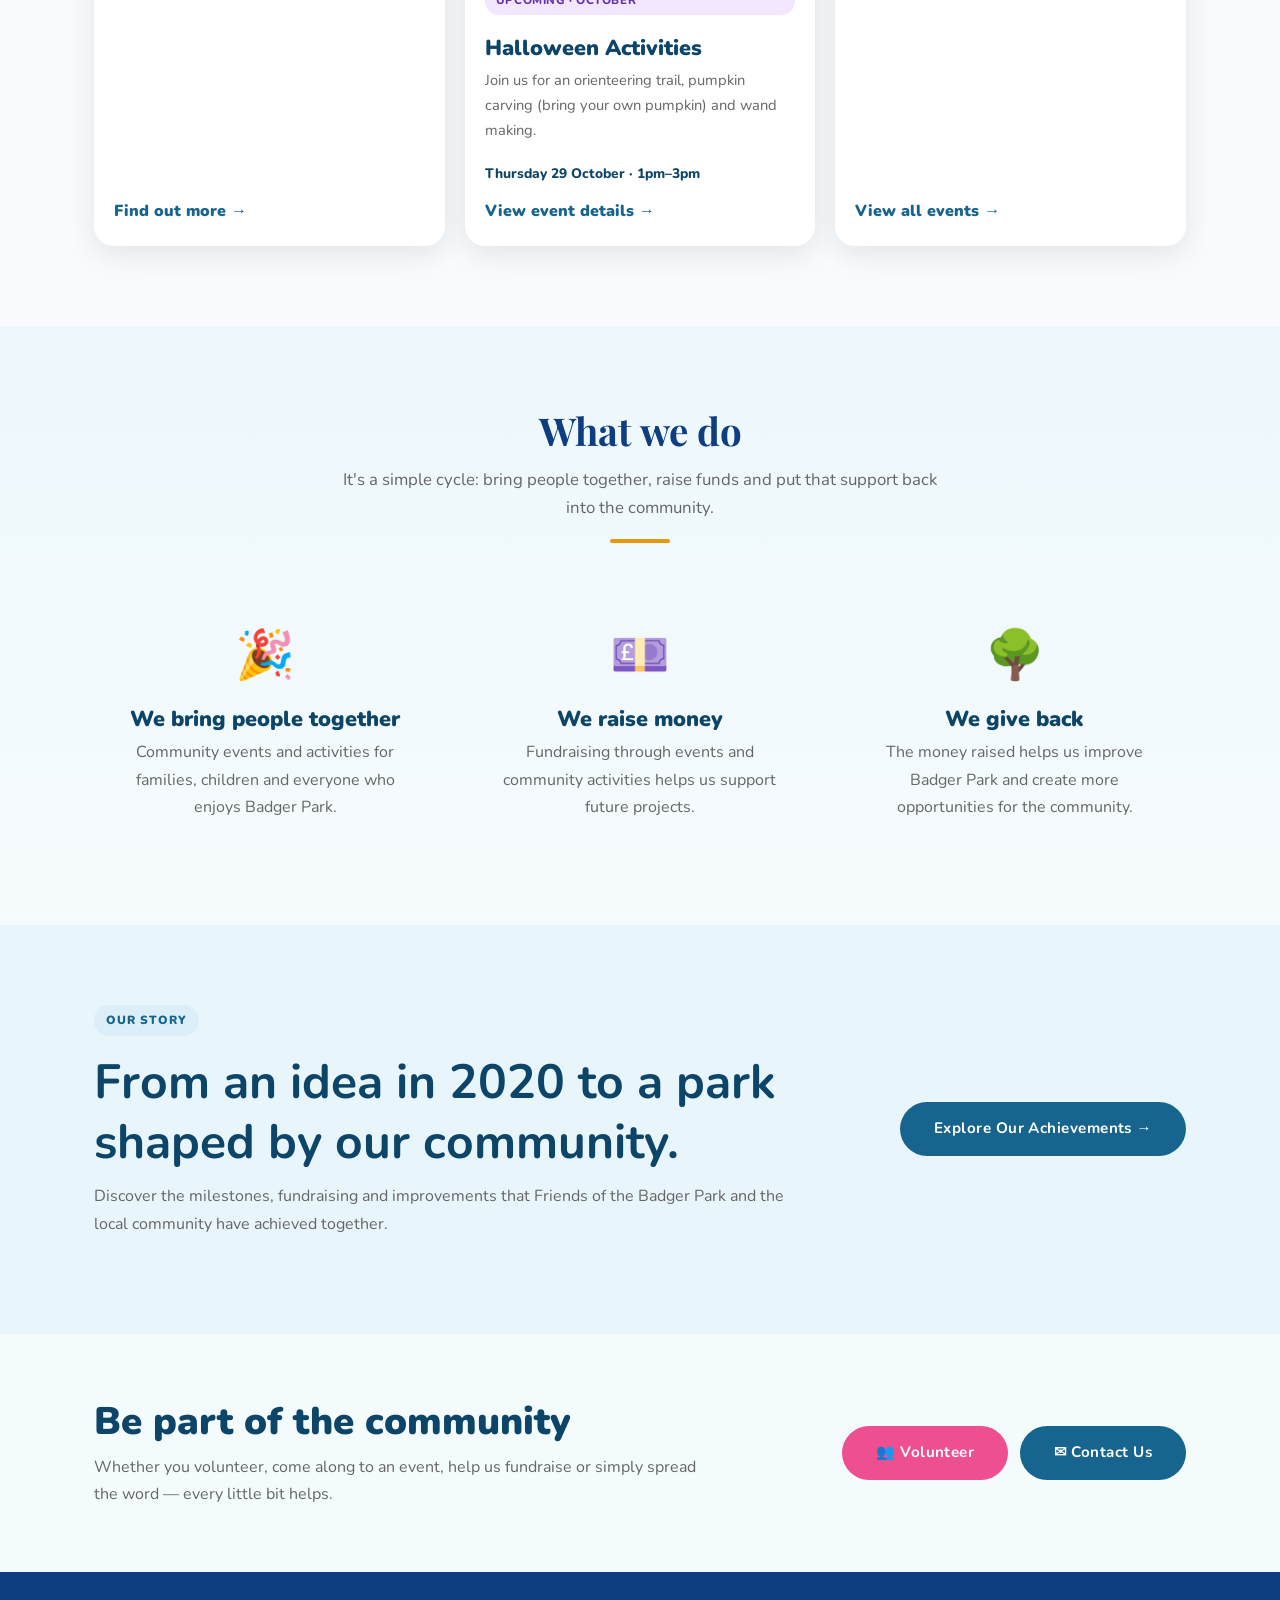
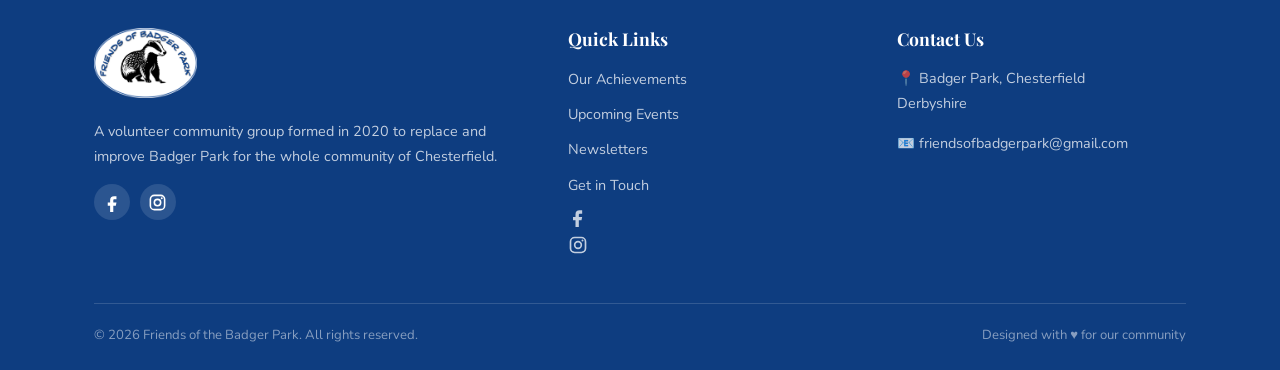
==== commit 6b950e07: "Feature Halloween 2026 poster on home page" ====
--- a/index.html
+++ b/index.html
@@ -52,7 +52,7 @@
 <div class="event-intro"><div><h2>What's happening at Badger Park?</h2></div><p>We organise family-friendly events throughout the year. Come along, have fun, meet your neighbours and help us raise funds for future community projects.</p></div>
 <div class="grid-3">
 <article class="event-tile fade-up"><div class="event-tile-art photo-art"><img src="assets/gallery/2025-colour-run/img-20250821-wa0006.jpg" alt="Colour Run" loading="lazy"></div><div class="event-tile-body"><span class="card-tag tag-amber">Summer</span><h3>Colour Run</h3><p>A colourful day of running, laughing and getting messy — raising money for the park and our community.</p><a class="event-link" href="events.html">Find out more →</a></div></article>
-<article class="event-tile fade-up delay-1"><div class="event-tile-art photo-art"><img src="assets/gallery/2024-creepy-crafts/img-20250628-wa0011.jpg" alt="Creepy Crafts" loading="lazy"></div><div class="event-tile-body"><span class="card-tag" style="background:#f2e7ff;color:#6332a3;">October</span><h3>Halloween at Badger Park</h3><p>Spooky family fun, costumes and community spirit — with fundraising supporting future activities.</p><a class="event-link" href="events.html">Find out more →</a></div></article>
+<article class="event-tile fade-up delay-1"><div class="event-tile-art photo-art halloween-poster-home"><img src="assets/halloween-activities-2026.jpg" alt="Halloween Activities poster: Thursday 29 October, 1pm–3pm at Badger Park" loading="lazy"></div><div class="event-tile-body"><span class="card-tag" style="background:#f2e7ff;color:#6332a3;">Upcoming · October</span><h3>Halloween Activities</h3><p>Join us for an orienteering trail, pumpkin carving (bring your own pumpkin) and wand making.</p><p style="font-size:.86rem;font-weight:800;color:#0d4568;margin:.2rem 0 .8rem">Thursday 29 October · 1pm–3pm</p><a class="event-link" href="events.html">View event details →</a></div></article>
 <article class="event-tile fade-up delay-2"><div class="event-tile-art photo-art"><img src="assets/gallery/2026-family-walk/20260528-095318.jpg" alt="Family Walk" loading="lazy"></div><div class="event-tile-body"><span class="card-tag tag-green">Community</span><h3>More events to come</h3><p>From family activities to projects that improve the park, there is always more we can do together.</p><a class="event-link" href="events.html">View all events →</a></div></article>
 </div></div></section>
 
@@ -81,6 +81,8 @@
 @media(max-width:900px){.photo-hero{min-height:78vh}.photo-hero .hero-bg-image{object-position:58% center}.photo-hero .hero-photo-overlay{background:linear-gradient(90deg,rgba(7,49,75,.78),rgba(7,49,75,.20) 82%);}}
 @media(max-width:640px){.photo-hero{min-height:78vh}.photo-hero .hero-bg-image{object-position:62% center}.photo-hero .hero-copy{padding:2rem 0 2.5rem}.photo-hero .hero-copy h1{font-size:3.35rem;line-height:.95}.photo-hero .hero-copy p{font-size:1.05rem;max-width:430px}.photo-hero .hero-copy:after{width:110px;height:6px;margin-top:1.5rem;}}
 </style>
+
+<style id="home-halloween-poster-fix">.event-tile-art.halloween-poster-home{height:auto;min-height:155px;max-height:340px;background:#ff7b00}.event-tile-art.halloween-poster-home img{width:100%;height:auto;max-height:340px;object-fit:contain;display:block}</style>
 </html>
 
 <style> .event-tile-art.photo-art{padding:0;background:#dff3fb}.event-tile-art.photo-art img{width:100%;height:100%;object-fit:cover;display:block}.home-gallery .gallery-box{background:none!important}.home-gallery .gallery-box img{width:100%;height:100%;object-fit:cover;display:block}.home-hero .btn-light{color:#0d4568}.community-cta .btn-pink{color:#fff}.community-cta .btn-yellow{color:#21451f}</style>
